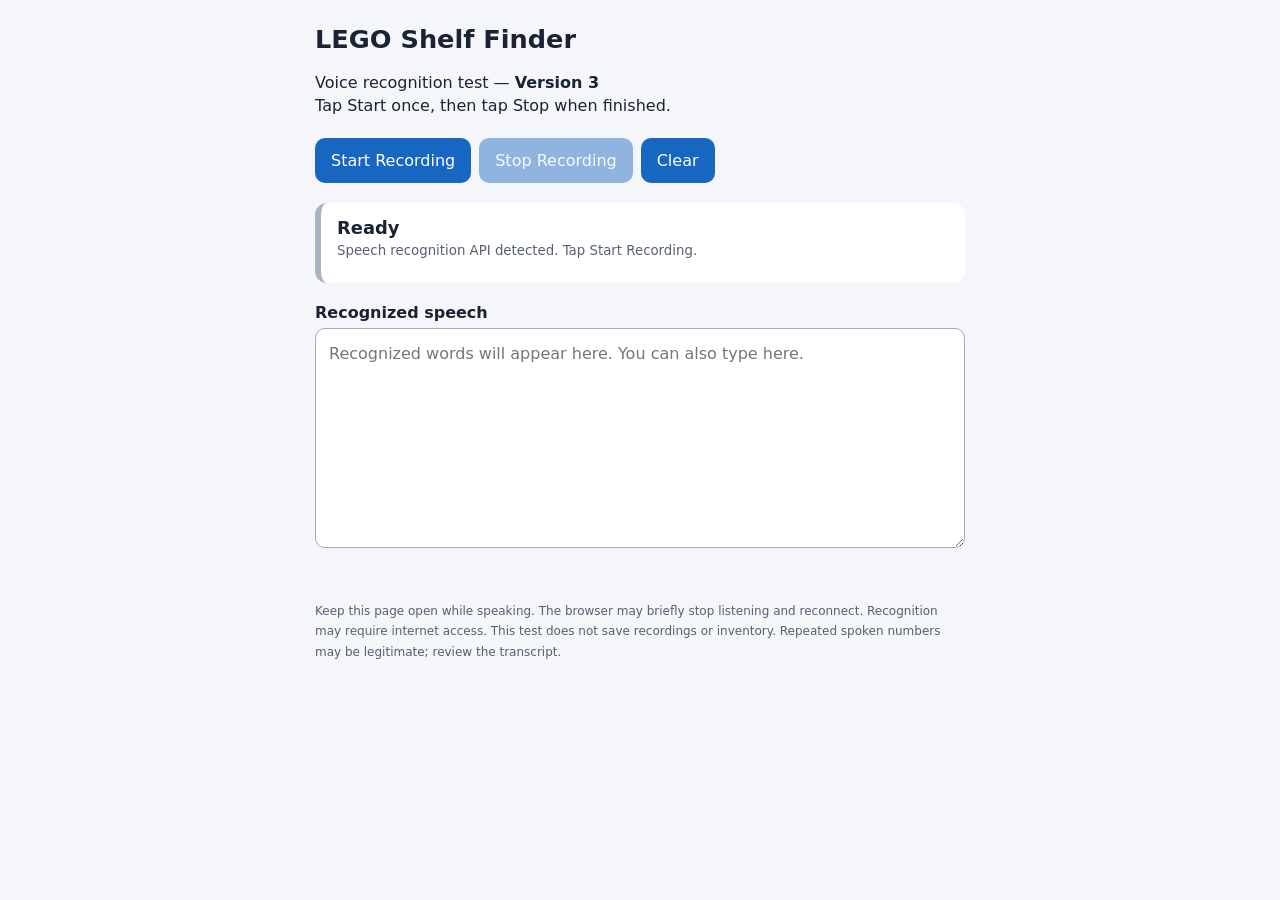
==== index.html @ 988f4c14 "Update title and version in index.html Add safeguards against both repeated finalized results and ov" ====
<!doctype html>
<html lang="en">
<head>
<meta charset="utf-8">
<meta name="viewport" content="width=device-width, initial-scale=1">
<title>LEGO Shelf Finder — Voice Test V3</title>
<style>
:root{font-family:system-ui,-apple-system,sans-serif;color:#192333;background:#f4f6fa}body{max-width:650px;margin:24px auto;padding:0 18px}h1{font-size:1.6rem}p{line-height:1.45}.controls{display:flex;gap:8px;flex-wrap:wrap;margin:20px 0}button{font:inherit;border:0;border-radius:10px;padding:13px 16px;background:#1766c2;color:#fff;cursor:pointer}button:disabled{opacity:.45;cursor:default}#stop:not(:disabled){background:#bb2933}.status{background:#fff;border-radius:12px;padding:14px 16px;margin:12px 0 20px;border-left:6px solid #aab3bf;min-height:52px}.status.live{border-left-color:#0d9b62}.status.retry{border-left-color:#d18a08}.status.error{border-left-color:#bd2832}.status strong{display:block;font-size:1.12rem}.status small{display:block;margin-top:5px;color:#566071}label{font-weight:700;display:block;margin:14px 0 6px}textarea{box-sizing:border-box;width:100%;min-height:220px;padding:13px;font:inherit;border:1px solid #a5aab3;border-radius:10px;line-height:1.45}#interim{min-height:22px;color:#555;margin:8px 0 0;font-style:italic}small{color:#566071}.tip{font-size:.9rem;margin-top:18px}
</style>
</head>
<body>
<h1>LEGO Shelf Finder</h1>
<p>Voice recognition test — <strong>Version 3</strong><br>Tap Start once, then tap Stop when finished.</p>
<div class="controls">
<button id="start">Start Recording</button>
<button id="stop" disabled>Stop Recording</button>
<button id="clear">Clear</button>
</div>
<div id="status" class="status" role="status" aria-live="polite"><strong id="statusTitle">Checking speech recognition…</strong><small id="statusDetail"></small></div>
<label for="output">Recognized speech</label>
<textarea id="output" placeholder="Recognized words will appear here. You can also type here."></textarea>
<div id="interim" aria-live="off"></div>
<p class="tip"><small>Keep this page open while speaking. The browser may briefly stop listening and reconnect. Recognition may require internet access. This test does not save recordings or inventory. Repeated spoken numbers may be legitimate; review the transcript.</small></p>
<script>
(()=>{
'use strict';
const startBtn=document.getElementById('start');
const stopBtn=document.getElementById('stop');
const clearBtn=document.getElementById('clear');
const output=document.getElementById('output');
const interim=document.getElementById('interim');
const status=document.getElementById('status');
const statusTitle=document.getElementById('statusTitle');
const statusDetail=document.getElementById('statusDetail');
const SR=window.SpeechRecognition||window.webkitSpeechRecognition;
let recognition=null;
let wanted=false; // True until the user taps Stop.
let running=false;
let starting=false;
let restartTimer=null;
let retryCount=0;
let sessionFinal=''; // Final phrases from the current browser recognition session.
let seenFinals=new Map(); // Track finalized results within the session.
let clearGeneration=0;
let committed=''; // Text from completed sessions, including manually edited text at Start.
let fatal=false;
const MAX_RETRIES=6;
function setStatus(title,detail='',kind=''){
 status.className='status'+(kind?' '+kind:'');
 statusTitle.textContent=title;
 statusDetail.textContent=detail;
}
function updateButtons(){startBtn.disabled=wanted||!recognition;stopBtn.disabled=!wanted;}
function cancelRetry(){if(restartTimer!==null){clearTimeout(restartTimer);restartTimer=null;}}
function combine(a,b){return [a.trim(),b.trim()].filter(Boolean).join('\n');}
function words(s){return s.trim().split(/\s+/).filter(Boolean);}
// Remove only a substantial verbatim overlap at a recognition-session boundary.
// Single repeated set numbers are retained because they may be intentional.
function joinWithOverlap(a,b){
 const aw=words(a),bw=words(b);
 let overlap=0;
 for(let n=Math.min(aw.length,bw.length,35);n>=3;n--){
  if(aw.slice(-n).join(' ').toLowerCase()===bw.slice(0,n).join(' ').toLowerCase()){overlap=n;break;}
 }
 return combine(a,bw.slice(overlap).join(' '));
}
function dedupeAdjacentResults(items){
 const out=[];
 for(const phrase of items){
  const clean=phrase.trim();if(!clean)continue;
  if(out.length&&out[out.length-1].toLowerCase()===clean.toLowerCase())continue;
  out.push(clean);
 }
 return out;
}
function render(partial=''){
 // Do not re-add interim text as final; only committed results appear in the textarea.
 output.value=combine(committed,sessionFinal);
 interim.textContent=partial?'Hearing: '+partial:'';
}
function commitSession(){
 committed=joinWithOverlap(committed,sessionFinal);
 sessionFinal='';
 render();
}
function finish(title,detail='',kind=''){
 wanted=false;running=false;starting=false;cancelRetry();
 commitSession();updateButtons();setStatus(title,detail,kind);
}
function queueRestart(reason){
 if(!wanted||fatal)return;
 cancelRetry();
 if(retryCount>=MAX_RETRIES){finish('Recording stopped','Brave could not restart recognition after several attempts. Tap Start to try again.','error');return;}
 retryCount++;
 const wait=Math.min(350*retryCount,1800);
 setStatus('Reconnecting microphone…',reason+' Attempt '+retryCount+' of '+MAX_RETRIES+'. Some speech may be missed.','retry');
 restartTimer=setTimeout(()=>{restartTimer=null;if(wanted&&!running&&!starting)begin();},wait);
}
function begin(){
 if(!wanted||running||starting||!recognition)return;
 starting=true;
 sessionFinal='';seenFinals.clear();
 try{recognition.start();}catch(err){starting=false;queueRestart('Could not start: '+err.message+'.');}
}
if(!SR){
 setStatus('Speech recognition unavailable','Try Brave or Chrome on the HTTPS GitHub Pages website.','error');
 startBtn.disabled=true;
}else{
 try{
 recognition=new SR();
 recognition.lang='en-US';
 recognition.continuous=true;
 recognition.interimResults=true;
 recognition.maxAlternatives=1;
 recognition.onstart=()=>{
  starting=false;running=true;retryCount=0;
  if(!wanted){recognition.stop();return;}
  setStatus('● Listening — tap Stop when finished','Brave is currently listening.','live');
  updateButtons();
 };
 recognition.onresult=(event)=>{
  const partial=[];
  // Results may be revised or resent. Keep one final per result index.
  for(let i=0;i<event.results.length;i++){
   const item=event.results[i];
   const phrase=item[0]?.transcript?.trim()||'';
   if(!phrase)continue;
   if(item.isFinal){seenFinals.set(i,phrase);}
   else partial.push(phrase);
  }
  const ordered=[...seenFinals.entries()].sort((a,b)=>a[0]-b[0]).map(x=>x[1]);
  sessionFinal=dedupeAdjacentResults(ordered).join(' ');
  render(dedupeAdjacentResults(partial).join(' '));
  if(wanted&&running)setStatus('● Listening — tap Stop when finished','Speech received; microphone remains active.','live');
 };
 recognition.onerror=(event)=>{
  const code=event.error||'unknown';
  if(!wanted)return;
  if(['not-allowed','service-not-allowed','audio-capture','language-not-supported'].includes(code)){
   fatal=true;
   finish('Microphone or speech recognition blocked','Error: '+code+'. Check browser permissions and reload if needed.','error');
  }else if(code==='aborted'){
   setStatus('Recognition interrupted','Waiting for the browser to finish before reconnecting.','retry');
  }else{
   setStatus('Recognition interrupted','Error: '+code+'. Will attempt to reconnect.','retry');
  }
 };
 recognition.onend=()=>{
  running=false;starting=false;
  commitSession();
  if(wanted&&!fatal)queueRestart('The browser ended the listening session.');
  else if(!wanted&&!fatal){updateButtons();setStatus('Stopped','Recording ended.');}
 };
 setStatus('Ready','Speech recognition API detected. Tap Start Recording.');
 }catch(err){recognition=null;setStatus('Initialization failed',err.message,'error');}
 updateButtons();
}
startBtn.addEventListener('click',()=>{
 if(!recognition||wanted)return;
 cancelRetry();fatal=false;retryCount=0;
 committed=output.value.trim();sessionFinal='';seenFinals.clear();interim.textContent='';
 wanted=true;updateButtons();
 setStatus('Starting microphone…','Waiting for Brave to begin listening.','retry');
 begin();
});
stopBtn.addEventListener('click',()=>{
 if(!wanted)return;
 wanted=false;cancelRetry();updateButtons();
 setStatus('Stopping…','Waiting for the final transcription.');
 if(running||starting){try{recognition.stop();}catch(err){finish('Stopped',err.message);}}
 else finish('Stopped','Recording stopped by you.');
});
clearBtn.addEventListener('click',()=>{
 committed='';sessionFinal='';seenFinals.clear();output.value='';interim.textContent='';
 if(wanted)setStatus('● Listening — tap Stop when finished','Text cleared; recording continues.','live');
 else setStatus('Text cleared','Ready for another test.');
});
})();
</script>
</body>
</html>
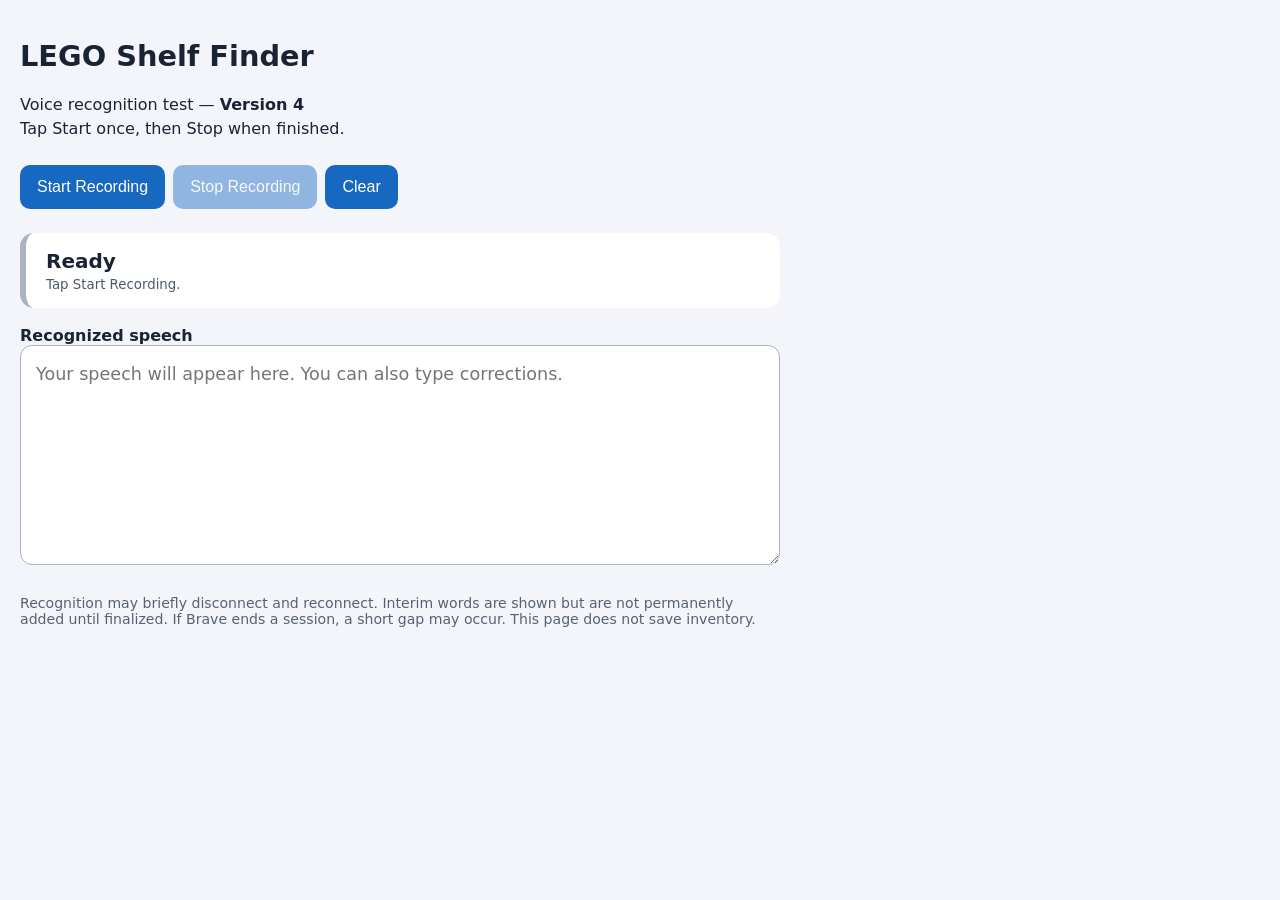
==== commit d50c3340: "Update HTML for Voice Test from V3 to V4 Don't remove duplicates from web speech" ====
--- a/index.html
+++ b/index.html
@@ -1,180 +1,46 @@
 <!doctype html>
 <html lang="en">
 <head>
-<meta charset="utf-8">
-<meta name="viewport" content="width=device-width, initial-scale=1">
-<title>LEGO Shelf Finder — Voice Test V3</title>
+<meta charset="utf-8"><meta name="viewport" content="width=device-width, initial-scale=1">
+<title>LEGO Shelf Finder — Voice Test V4</title>
 <style>
-:root{font-family:system-ui,-apple-system,sans-serif;color:#192333;background:#f4f6fa}body{max-width:650px;margin:24px auto;padding:0 18px}h1{font-size:1.6rem}p{line-height:1.45}.controls{display:flex;gap:8px;flex-wrap:wrap;margin:20px 0}button{font:inherit;border:0;border-radius:10px;padding:13px 16px;background:#1766c2;color:#fff;cursor:pointer}button:disabled{opacity:.45;cursor:default}#stop:not(:disabled){background:#bb2933}.status{background:#fff;border-radius:12px;padding:14px 16px;margin:12px 0 20px;border-left:6px solid #aab3bf;min-height:52px}.status.live{border-left-color:#0d9b62}.status.retry{border-left-color:#d18a08}.status.error{border-left-color:#bd2832}.status strong{display:block;font-size:1.12rem}.status small{display:block;margin-top:5px;color:#566071}label{font-weight:700;display:block;margin:14px 0 6px}textarea{box-sizing:border-box;width:100%;min-height:220px;padding:13px;font:inherit;border:1px solid #a5aab3;border-radius:10px;line-height:1.45}#interim{min-height:22px;color:#555;margin:8px 0 0;font-style:italic}small{color:#566071}.tip{font-size:.9rem;margin-top:18px}
+:root{font-family:system-ui,-apple-system,Arial,sans-serif;color:#192334;background:#f3f5fa}body{margin:0;padding:20px;max-width:760px}h1{font-size:1.8rem}p{line-height:1.5}.controls{display:flex;gap:8px;flex-wrap:wrap;margin:24px 0}button{background:#1768c1;color:white;border:0;border-radius:10px;padding:13px 17px;font-size:1rem}button:disabled{opacity:.45}.status{background:white;border-left:6px solid #aab3c0;border-radius:14px;padding:16px 20px;margin:18px 0}.status.live{border-color:#d22}.status.wait{border-color:#df9700}.status.error{border-color:#c33}.status strong{display:block;font-size:1.25rem}.status small{display:block;color:#4e5968;margin-top:4px}textarea{box-sizing:border-box;width:100%;height:220px;padding:15px;border:1px solid #aab3c0;border-radius:12px;font:1.1rem/1.5 system-ui;resize:vertical}label{font-weight:700}footer{margin-top:26px;color:#566172;font-size:.88rem}
 </style>
 </head>
 <body>
 <h1>LEGO Shelf Finder</h1>
-<p>Voice recognition test — <strong>Version 3</strong><br>Tap Start once, then tap Stop when finished.</p>
-<div class="controls">
-<button id="start">Start Recording</button>
-<button id="stop" disabled>Stop Recording</button>
-<button id="clear">Clear</button>
-</div>
-<div id="status" class="status" role="status" aria-live="polite"><strong id="statusTitle">Checking speech recognition…</strong><small id="statusDetail"></small></div>
-<label for="output">Recognized speech</label>
-<textarea id="output" placeholder="Recognized words will appear here. You can also type here."></textarea>
-<div id="interim" aria-live="off"></div>
-<p class="tip"><small>Keep this page open while speaking. The browser may briefly stop listening and reconnect. Recognition may require internet access. This test does not save recordings or inventory. Repeated spoken numbers may be legitimate; review the transcript.</small></p>
+<p>Voice recognition test — <b>Version 4</b><br>Tap Start once, then Stop when finished.</p>
+<div class="controls"><button id="start">Start Recording</button><button id="stop" disabled>Stop Recording</button><button id="clear">Clear</button></div>
+<div id="status" class="status"><strong id="state">Ready</strong><small id="detail">Tap Start Recording.</small></div>
+<label for="output">Recognized speech</label><textarea id="output" placeholder="Your speech will appear here. You can also type corrections."></textarea>
+<footer>Recognition may briefly disconnect and reconnect. Interim words are shown but are not permanently added until finalized. If Brave ends a session, a short gap may occur. This page does not save inventory.</footer>
 <script>
 (()=>{
 'use strict';
-const startBtn=document.getElementById('start');
-const stopBtn=document.getElementById('stop');
-const clearBtn=document.getElementById('clear');
-const output=document.getElementById('output');
-const interim=document.getElementById('interim');
-const status=document.getElementById('status');
-const statusTitle=document.getElementById('statusTitle');
-const statusDetail=document.getElementById('statusDetail');
 const SR=window.SpeechRecognition||window.webkitSpeechRecognition;
-let recognition=null;
-let wanted=false; // True until the user taps Stop.
-let running=false;
-let starting=false;
-let restartTimer=null;
-let retryCount=0;
-let sessionFinal=''; // Final phrases from the current browser recognition session.
-let seenFinals=new Map(); // Track finalized results within the session.
-let clearGeneration=0;
-let committed=''; // Text from completed sessions, including manually edited text at Start.
-let fatal=false;
-const MAX_RETRIES=6;
-function setStatus(title,detail='',kind=''){
- status.className='status'+(kind?' '+kind:'');
- statusTitle.textContent=title;
- statusDetail.textContent=detail;
-}
-function updateButtons(){startBtn.disabled=wanted||!recognition;stopBtn.disabled=!wanted;}
-function cancelRetry(){if(restartTimer!==null){clearTimeout(restartTimer);restartTimer=null;}}
-function combine(a,b){return [a.trim(),b.trim()].filter(Boolean).join('\n');}
-function words(s){return s.trim().split(/\s+/).filter(Boolean);}
-// Remove only a substantial verbatim overlap at a recognition-session boundary.
-// Single repeated set numbers are retained because they may be intentional.
-function joinWithOverlap(a,b){
- const aw=words(a),bw=words(b);
- let overlap=0;
- for(let n=Math.min(aw.length,bw.length,35);n>=3;n--){
-  if(aw.slice(-n).join(' ').toLowerCase()===bw.slice(0,n).join(' ').toLowerCase()){overlap=n;break;}
- }
- return combine(a,bw.slice(overlap).join(' '));
-}
-function dedupeAdjacentResults(items){
- const out=[];
- for(const phrase of items){
-  const clean=phrase.trim();if(!clean)continue;
-  if(out.length&&out[out.length-1].toLowerCase()===clean.toLowerCase())continue;
-  out.push(clean);
- }
- return out;
-}
-function render(partial=''){
- // Do not re-add interim text as final; only committed results appear in the textarea.
- output.value=combine(committed,sessionFinal);
- interim.textContent=partial?'Hearing: '+partial:'';
-}
-function commitSession(){
- committed=joinWithOverlap(committed,sessionFinal);
- sessionFinal='';
- render();
-}
-function finish(title,detail='',kind=''){
- wanted=false;running=false;starting=false;cancelRetry();
- commitSession();updateButtons();setStatus(title,detail,kind);
-}
-function queueRestart(reason){
- if(!wanted||fatal)return;
- cancelRetry();
- if(retryCount>=MAX_RETRIES){finish('Recording stopped','Brave could not restart recognition after several attempts. Tap Start to try again.','error');return;}
- retryCount++;
- const wait=Math.min(350*retryCount,1800);
- setStatus('Reconnecting microphone…',reason+' Attempt '+retryCount+' of '+MAX_RETRIES+'. Some speech may be missed.','retry');
- restartTimer=setTimeout(()=>{restartTimer=null;if(wanted&&!running&&!starting)begin();},wait);
-}
-function begin(){
- if(!wanted||running||starting||!recognition)return;
- starting=true;
- sessionFinal='';seenFinals.clear();
- try{recognition.start();}catch(err){starting=false;queueRestart('Could not start: '+err.message+'.');}
-}
-if(!SR){
- setStatus('Speech recognition unavailable','Try Brave or Chrome on the HTTPS GitHub Pages website.','error');
- startBtn.disabled=true;
-}else{
- try{
- recognition=new SR();
- recognition.lang='en-US';
- recognition.continuous=true;
- recognition.interimResults=true;
- recognition.maxAlternatives=1;
- recognition.onstart=()=>{
-  starting=false;running=true;retryCount=0;
-  if(!wanted){recognition.stop();return;}
-  setStatus('● Listening — tap Stop when finished','Brave is currently listening.','live');
-  updateButtons();
- };
- recognition.onresult=(event)=>{
-  const partial=[];
-  // Results may be revised or resent. Keep one final per result index.
-  for(let i=0;i<event.results.length;i++){
-   const item=event.results[i];
-   const phrase=item[0]?.transcript?.trim()||'';
-   if(!phrase)continue;
-   if(item.isFinal){seenFinals.set(i,phrase);}
-   else partial.push(phrase);
-  }
-  const ordered=[...seenFinals.entries()].sort((a,b)=>a[0]-b[0]).map(x=>x[1]);
-  sessionFinal=dedupeAdjacentResults(ordered).join(' ');
-  render(dedupeAdjacentResults(partial).join(' '));
-  if(wanted&&running)setStatus('● Listening — tap Stop when finished','Speech received; microphone remains active.','live');
- };
- recognition.onerror=(event)=>{
-  const code=event.error||'unknown';
-  if(!wanted)return;
-  if(['not-allowed','service-not-allowed','audio-capture','language-not-supported'].includes(code)){
-   fatal=true;
-   finish('Microphone or speech recognition blocked','Error: '+code+'. Check browser permissions and reload if needed.','error');
-  }else if(code==='aborted'){
-   setStatus('Recognition interrupted','Waiting for the browser to finish before reconnecting.','retry');
-  }else{
-   setStatus('Recognition interrupted','Error: '+code+'. Will attempt to reconnect.','retry');
-  }
- };
- recognition.onend=()=>{
-  running=false;starting=false;
-  commitSession();
-  if(wanted&&!fatal)queueRestart('The browser ended the listening session.');
-  else if(!wanted&&!fatal){updateButtons();setStatus('Stopped','Recording ended.');}
- };
- setStatus('Ready','Speech recognition API detected. Tap Start Recording.');
- }catch(err){recognition=null;setStatus('Initialization failed',err.message,'error');}
- updateButtons();
-}
-startBtn.addEventListener('click',()=>{
- if(!recognition||wanted)return;
- cancelRetry();fatal=false;retryCount=0;
- committed=output.value.trim();sessionFinal='';seenFinals.clear();interim.textContent='';
- wanted=true;updateButtons();
- setStatus('Starting microphone…','Waiting for Brave to begin listening.','retry');
- begin();
-});
-stopBtn.addEventListener('click',()=>{
- if(!wanted)return;
- wanted=false;cancelRetry();updateButtons();
- setStatus('Stopping…','Waiting for the final transcription.');
- if(running||starting){try{recognition.stop();}catch(err){finish('Stopped',err.message);}}
- else finish('Stopped','Recording stopped by you.');
-});
-clearBtn.addEventListener('click',()=>{
- committed='';sessionFinal='';seenFinals.clear();output.value='';interim.textContent='';
- if(wanted)setStatus('● Listening — tap Stop when finished','Text cleared; recording continues.','live');
- else setStatus('Text cleared','Ready for another test.');
-});
+const startButton=document.getElementById('start'),stopButton=document.getElementById('stop'),clearButton=document.getElementById('clear');
+const output=document.getElementById('output'),state=document.getElementById('state'),detail=document.getElementById('detail'),status=document.getElementById('status');
+let wanted=false,recognition=null,retryTimer=null,attempts=0,session=0;
+let saved='',finalByIndex=new Map(),interim='',sessionCommitted=false;
+const normalize=s=>String(s||'').trim().replace(/\s+/g,' ');
+function setStatus(title,message,kind=''){state.textContent=title;detail.textContent=message;status.className='status '+kind;}
+function buttons(){startButton.disabled=wanted||!SR;stopButton.disabled=!wanted;}
+function show(){const finalized=[...finalByIndex.entries()].sort((a,b)=>a[0]-b[0]).map(x=>x[1]).filter(Boolean).join(' ');const text=[saved,finalized,interim].filter(Boolean).join(' ');output.value=normalize(text);}
+function commitSession(){if(sessionCommitted)return;sessionCommitted=true;const finalized=[...finalByIndex.entries()].sort((a,b)=>a[0]-b[0]).map(x=>x[1]).filter(Boolean).join(' ');saved=normalize([saved,finalized].filter(Boolean).join(' '));finalByIndex.clear();interim='';show();}
+function cancelRetry(){if(retryTimer!==null){clearTimeout(retryTimer);retryTimer=null;}}
+function stopCompletely(message,kind=''){wanted=false;cancelRetry();commitSession();buttons();setStatus('Stopped',message,kind);}
+function launch(){if(!wanted)return;cancelRetry();const id=++session;sessionCommitted=false;finalByIndex.clear();interim='';let r;
+try{r=new SR();recognition=r;r.lang='en-US';r.continuous=true;r.interimResults=true;r.maxAlternatives=1;
+r.onstart=()=>{if(id!==session)return;attempts=0;setStatus('Listening','Speak now. Tap Stop when finished.','live');};
+r.onresult=e=>{if(id!==session)return;attempts=0;for(let i=0;i<e.results.length;i++){const result=e.results[i];if(result.isFinal)finalByIndex.set(i,normalize(result[0]?.transcript));}for(const key of [...finalByIndex.keys()]){if(key>=e.results.length)finalByIndex.delete(key);}const interimParts=[];for(let i=0;i<e.results.length;i++){if(!e.results[i].isFinal)interimParts.push(normalize(e.results[i][0]?.transcript));}interim=normalize(interimParts.join(' '));show();};
+r.onerror=e=>{if(id!==session)return;const code=e.error||'unknown';if(['not-allowed','service-not-allowed','audio-capture'].includes(code)){stopCompletely('Microphone or speech service unavailable: '+code,'error');try{r.abort();}catch(_){}}else{setStatus('Recognition interrupted','Browser reported: '+code,'wait');}};
+r.onend=()=>{if(id!==session)return;commitSession();recognition=null;if(!wanted){setStatus('Stopped','Recording stopped by you.');return;}if(attempts>=6){stopCompletely('Browser ended recognition repeatedly. Tap Start to retry.','error');return;}attempts++;setStatus('Reconnecting','Recognition ended. Restarting ('+attempts+'/6)…','wait');retryTimer=setTimeout(()=>{retryTimer=null;if(wanted)launch();},Math.min(400*attempts,1800));};
+r.start();setStatus('Starting','Requesting microphone…','wait');
+}catch(e){if(id!==session)return;recognition=null;commitSession();if(!wanted)return;if(attempts>=6){stopCompletely('Could not restart recognition: '+e.message,'error');return;}attempts++;setStatus('Reconnecting','Could not start: '+e.message,'wait');retryTimer=setTimeout(()=>{retryTimer=null;if(wanted)launch();},600*attempts);}}
+startButton.addEventListener('click',()=>{if(!SR||wanted)return;saved=normalize(output.value);wanted=true;attempts=0;buttons();launch();});
+stopButton.addEventListener('click',()=>{if(!wanted)return;wanted=false;cancelRetry();buttons();setStatus('Stopping','Waiting for final speech results…','wait');if(recognition){try{recognition.stop();}catch(e){commitSession();setStatus('Stopped','Recording stopped by you.');}}else{commitSession();setStatus('Stopped','Recording stopped by you.');}});
+clearButton.addEventListener('click',()=>{saved='';finalByIndex.clear();interim='';output.value='';if(!wanted)setStatus('Ready','Transcript cleared.');});
+if(!SR)setStatus('Unavailable','This browser does not support the Web Speech API.','error');buttons();
 })();
 </script>
 </body>
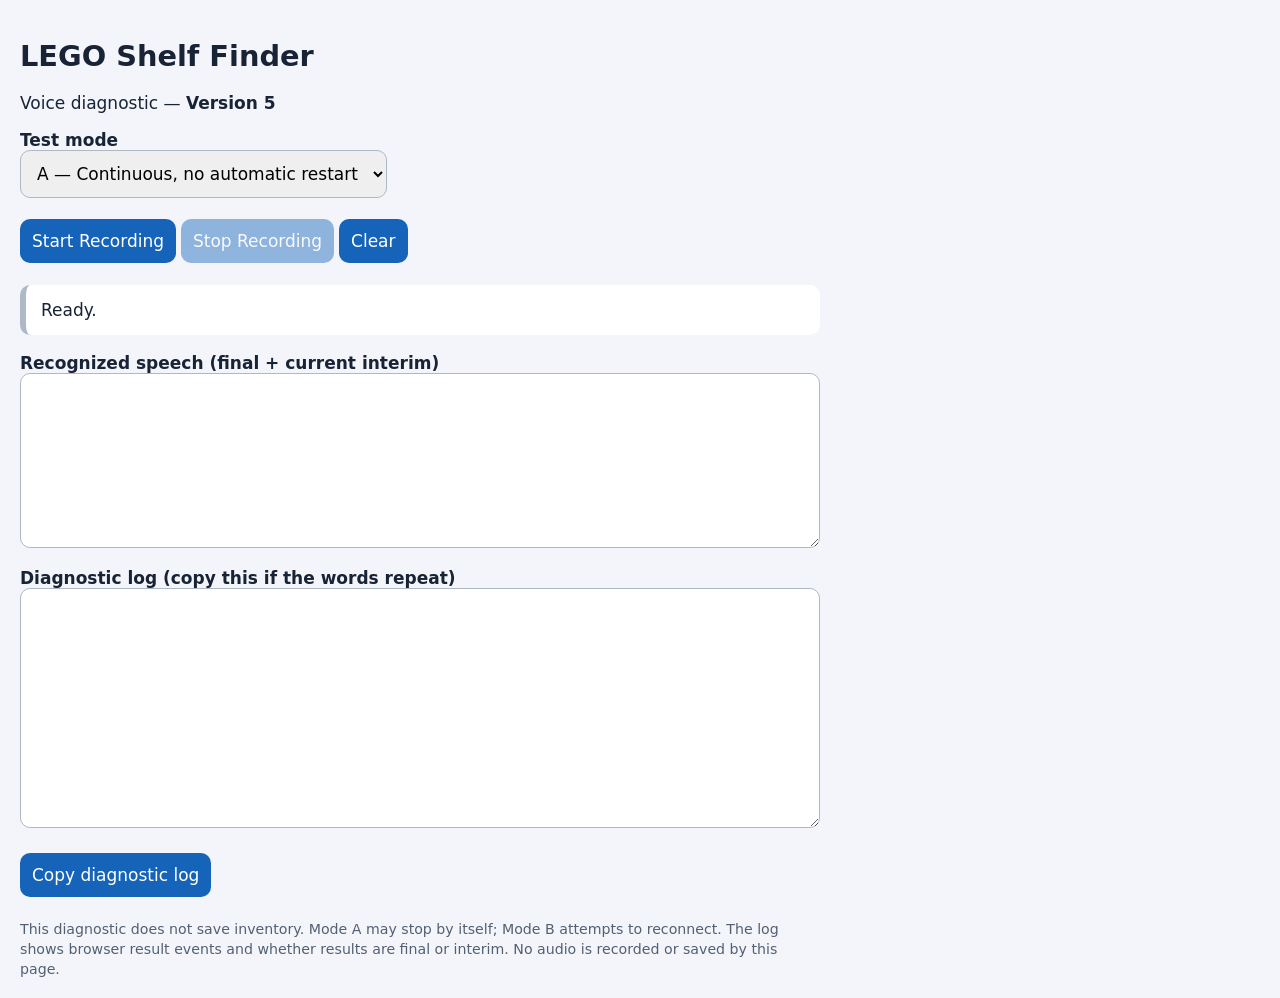
==== commit 3edd060f: "Revise index.html for LEGO Shelf Finder V5 Updated HTML structure and styles for version 5 of the LE" ====
--- a/index.html
+++ b/index.html
@@ -1,47 +1,36 @@
 <!doctype html>
-<html lang="en">
-<head>
-<meta charset="utf-8"><meta name="viewport" content="width=device-width, initial-scale=1">
-<title>LEGO Shelf Finder — Voice Test V4</title>
-<style>
-:root{font-family:system-ui,-apple-system,Arial,sans-serif;color:#192334;background:#f3f5fa}body{margin:0;padding:20px;max-width:760px}h1{font-size:1.8rem}p{line-height:1.5}.controls{display:flex;gap:8px;flex-wrap:wrap;margin:24px 0}button{background:#1768c1;color:white;border:0;border-radius:10px;padding:13px 17px;font-size:1rem}button:disabled{opacity:.45}.status{background:white;border-left:6px solid #aab3c0;border-radius:14px;padding:16px 20px;margin:18px 0}.status.live{border-color:#d22}.status.wait{border-color:#df9700}.status.error{border-color:#c33}.status strong{display:block;font-size:1.25rem}.status small{display:block;color:#4e5968;margin-top:4px}textarea{box-sizing:border-box;width:100%;height:220px;padding:15px;border:1px solid #aab3c0;border-radius:12px;font:1.1rem/1.5 system-ui;resize:vertical}label{font-weight:700}footer{margin-top:26px;color:#566172;font-size:.88rem}
-</style>
-</head>
-<body>
-<h1>LEGO Shelf Finder</h1>
-<p>Voice recognition test — <b>Version 4</b><br>Tap Start once, then Stop when finished.</p>
-<div class="controls"><button id="start">Start Recording</button><button id="stop" disabled>Stop Recording</button><button id="clear">Clear</button></div>
-<div id="status" class="status"><strong id="state">Ready</strong><small id="detail">Tap Start Recording.</small></div>
-<label for="output">Recognized speech</label><textarea id="output" placeholder="Your speech will appear here. You can also type corrections."></textarea>
-<footer>Recognition may briefly disconnect and reconnect. Interim words are shown but are not permanently added until finalized. If Brave ends a session, a short gap may occur. This page does not save inventory.</footer>
+<html lang="en"><head><meta charset="utf-8"><meta name="viewport" content="width=device-width,initial-scale=1"><title>LEGO Shelf Finder Voice Diagnostic V5</title>
+<style>body{font:17px system-ui,Arial,sans-serif;background:#f3f5fa;color:#182335;margin:0;padding:20px;max-width:800px}h1{font-size:1.8rem}button,select{font:inherit;padding:12px;border-radius:10px;border:1px solid #aeb8c7}button{background:#1664ba;color:white;border:0;margin:4px 5px 4px 0}button:disabled{opacity:.45}label{display:block;font-weight:650;margin-top:16px}textarea{box-sizing:border-box;width:100%;height:175px;padding:12px;font:17px system-ui;border-radius:10px;border:1px solid #aeb8c7}#log{height:240px;font:12px ui-monospace,monospace}#status{padding:15px;background:white;border-left:6px solid #aeb8c7;border-radius:10px;margin:18px 0;white-space:pre-wrap}small{color:#536071}select{max-width:100%}</style></head><body>
+<h1>LEGO Shelf Finder</h1><p>Voice diagnostic — <strong>Version 5</strong></p>
+<label for="mode">Test mode</label><select id="mode"><option value="single">A — Continuous, no automatic restart</option><option value="restart">B — Continuous, automatic restart</option></select>
+<p><button id="start">Start Recording</button><button id="stop" disabled>Stop Recording</button><button id="clear">Clear</button></p>
+<div id="status" role="status">Ready.</div>
+<label for="transcript">Recognized speech (final + current interim)</label><textarea id="transcript" spellcheck="false"></textarea>
+<label for="log">Diagnostic log (copy this if the words repeat)</label><textarea id="log" readonly spellcheck="false"></textarea>
+<p><button id="copy">Copy diagnostic log</button></p><small>This diagnostic does not save inventory. Mode A may stop by itself; Mode B attempts to reconnect. The log shows browser result events and whether results are final or interim. No audio is recorded or saved by this page.</small>
 <script>
-(()=>{
-'use strict';
+(()=>{'use strict';
 const SR=window.SpeechRecognition||window.webkitSpeechRecognition;
-const startButton=document.getElementById('start'),stopButton=document.getElementById('stop'),clearButton=document.getElementById('clear');
-const output=document.getElementById('output'),state=document.getElementById('state'),detail=document.getElementById('detail'),status=document.getElementById('status');
-let wanted=false,recognition=null,retryTimer=null,attempts=0,session=0;
-let saved='',finalByIndex=new Map(),interim='',sessionCommitted=false;
-const normalize=s=>String(s||'').trim().replace(/\s+/g,' ');
-function setStatus(title,message,kind=''){state.textContent=title;detail.textContent=message;status.className='status '+kind;}
-function buttons(){startButton.disabled=wanted||!SR;stopButton.disabled=!wanted;}
-function show(){const finalized=[...finalByIndex.entries()].sort((a,b)=>a[0]-b[0]).map(x=>x[1]).filter(Boolean).join(' ');const text=[saved,finalized,interim].filter(Boolean).join(' ');output.value=normalize(text);}
-function commitSession(){if(sessionCommitted)return;sessionCommitted=true;const finalized=[...finalByIndex.entries()].sort((a,b)=>a[0]-b[0]).map(x=>x[1]).filter(Boolean).join(' ');saved=normalize([saved,finalized].filter(Boolean).join(' '));finalByIndex.clear();interim='';show();}
-function cancelRetry(){if(retryTimer!==null){clearTimeout(retryTimer);retryTimer=null;}}
-function stopCompletely(message,kind=''){wanted=false;cancelRetry();commitSession();buttons();setStatus('Stopped',message,kind);}
-function launch(){if(!wanted)return;cancelRetry();const id=++session;sessionCommitted=false;finalByIndex.clear();interim='';let r;
-try{r=new SR();recognition=r;r.lang='en-US';r.continuous=true;r.interimResults=true;r.maxAlternatives=1;
-r.onstart=()=>{if(id!==session)return;attempts=0;setStatus('Listening','Speak now. Tap Stop when finished.','live');};
-r.onresult=e=>{if(id!==session)return;attempts=0;for(let i=0;i<e.results.length;i++){const result=e.results[i];if(result.isFinal)finalByIndex.set(i,normalize(result[0]?.transcript));}for(const key of [...finalByIndex.keys()]){if(key>=e.results.length)finalByIndex.delete(key);}const interimParts=[];for(let i=0;i<e.results.length;i++){if(!e.results[i].isFinal)interimParts.push(normalize(e.results[i][0]?.transcript));}interim=normalize(interimParts.join(' '));show();};
-r.onerror=e=>{if(id!==session)return;const code=e.error||'unknown';if(['not-allowed','service-not-allowed','audio-capture'].includes(code)){stopCompletely('Microphone or speech service unavailable: '+code,'error');try{r.abort();}catch(_){}}else{setStatus('Recognition interrupted','Browser reported: '+code,'wait');}};
-r.onend=()=>{if(id!==session)return;commitSession();recognition=null;if(!wanted){setStatus('Stopped','Recording stopped by you.');return;}if(attempts>=6){stopCompletely('Browser ended recognition repeatedly. Tap Start to retry.','error');return;}attempts++;setStatus('Reconnecting','Recognition ended. Restarting ('+attempts+'/6)…','wait');retryTimer=setTimeout(()=>{retryTimer=null;if(wanted)launch();},Math.min(400*attempts,1800));};
-r.start();setStatus('Starting','Requesting microphone…','wait');
-}catch(e){if(id!==session)return;recognition=null;commitSession();if(!wanted)return;if(attempts>=6){stopCompletely('Could not restart recognition: '+e.message,'error');return;}attempts++;setStatus('Reconnecting','Could not start: '+e.message,'wait');retryTimer=setTimeout(()=>{retryTimer=null;if(wanted)launch();},600*attempts);}}
-startButton.addEventListener('click',()=>{if(!SR||wanted)return;saved=normalize(output.value);wanted=true;attempts=0;buttons();launch();});
-stopButton.addEventListener('click',()=>{if(!wanted)return;wanted=false;cancelRetry();buttons();setStatus('Stopping','Waiting for final speech results…','wait');if(recognition){try{recognition.stop();}catch(e){commitSession();setStatus('Stopped','Recording stopped by you.');}}else{commitSession();setStatus('Stopped','Recording stopped by you.');}});
-clearButton.addEventListener('click',()=>{saved='';finalByIndex.clear();interim='';output.value='';if(!wanted)setStatus('Ready','Transcript cleared.');});
-if(!SR)setStatus('Unavailable','This browser does not support the Web Speech API.','error');buttons();
+const $=id=>document.getElementById(id),start=$('start'),stop=$('stop'),clear=$('clear'),mode=$('mode'),status=$('status'),out=$('transcript'),log=$('log');
+let desired=false,rec=null,token=0,timer=null,completed=[],results=[],sessionNumber=0,events=0,failures=0,stopRequested=false;
+const clean=s=>String(s||'').replace(/\s+/g,' ').trim();
+function note(s){log.value+=`[${new Date().toLocaleTimeString()}] ${s}\n`;log.scrollTop=log.scrollHeight;}
+function state(s){status.textContent=s;}
+function buttons(){start.disabled=desired||!SR;stop.disabled=!desired;mode.disabled=desired;}
+function render(){const current=results.map(x=>x.text).filter(Boolean).join(' ');out.value=[...completed,current].filter(Boolean).join(' ').trim();}
+function finishSession(){const finalized=results.filter(x=>x.final).map(x=>x.text).filter(Boolean).join(' ');if(finalized)completed.push(finalized);results=[];render();}
+function cancel(){if(timer!==null){clearTimeout(timer);timer=null;}}
+function launch(){if(!desired)return;cancel();const my=++token;sessionNumber++;events=0;results=[];let r;try{r=new SR();rec=r;r.lang='en-US';r.continuous=true;r.interimResults=true;r.maxAlternatives=1;
+r.onstart=()=>{if(my!==token)return;failures=0;state('Listening — session '+sessionNumber);note('START session '+sessionNumber);};
+r.onresult=e=>{if(my!==token)return;events++;const list=[];for(let i=0;i<e.results.length;i++){const x=e.results[i];list.push({text:clean(x[0]?.transcript),final:x.isFinal});}results=list;render();note(`RESULT session=${sessionNumber} event=${events} resultIndex=${e.resultIndex} length=${e.results.length} `+JSON.stringify(list.map((x,i)=>({i,final:x.final,text:x.text}))));};
+r.onerror=e=>{if(my!==token)return;note('ERROR '+e.error);state('Speech error: '+e.error);if(['not-allowed','service-not-allowed','audio-capture'].includes(e.error)){desired=false;cancel();buttons();try{r.abort();}catch(_){}}};
+r.onend=()=>{if(my!==token)return;note('END session '+sessionNumber+' (stopRequested='+stopRequested+')');finishSession();rec=null;if(!desired){state(stopRequested?'Stopped by you.':'Stopped.');buttons();return;}if(mode.value==='single'){desired=false;buttons();state('Browser ended session. Mode A does not restart.');return;}if(++failures>6){desired=false;buttons();state('Stopped: too many restart attempts.');return;}state('Reconnecting — browser ended the session…');timer=setTimeout(()=>{timer=null;if(desired)launch();},600);};
+r.start();state('Starting microphone…');note('START REQUEST session '+sessionNumber);
+}catch(err){note('START ERROR '+err.message);state('Unable to start: '+err.message);rec=null;desired=false;buttons();}}
+start.onclick=()=>{if(!SR||desired)return;completed=out.value.trim()?[out.value.trim()]:[];results=[];desired=true;stopRequested=false;failures=0;buttons();note('USER tapped Start; mode='+mode.value);launch();};
+stop.onclick=()=>{if(!desired)return;desired=false;stopRequested=true;cancel();buttons();note('USER tapped Stop');state('Stopping…');if(rec){try{rec.stop();}catch(err){note('STOP ERROR '+err.message);finishSession();state('Stopped by you.');}}else{state('Stopped by you.');}};
+clear.onclick=()=>{if(desired){note('Clear pressed while listening; transcript cleared');}completed=[];results=[];out.value='';log.value='';};
+$('copy').onclick=async()=>{try{await navigator.clipboard.writeText(log.value);state('Diagnostic log copied.');}catch(e){log.focus();log.select();state('Select and copy the diagnostic log manually.');}};
+if(!SR)state('Speech recognition is unavailable in this browser.');buttons();
 })();
-</script>
-</body>
-</html>
+</script></body></html>
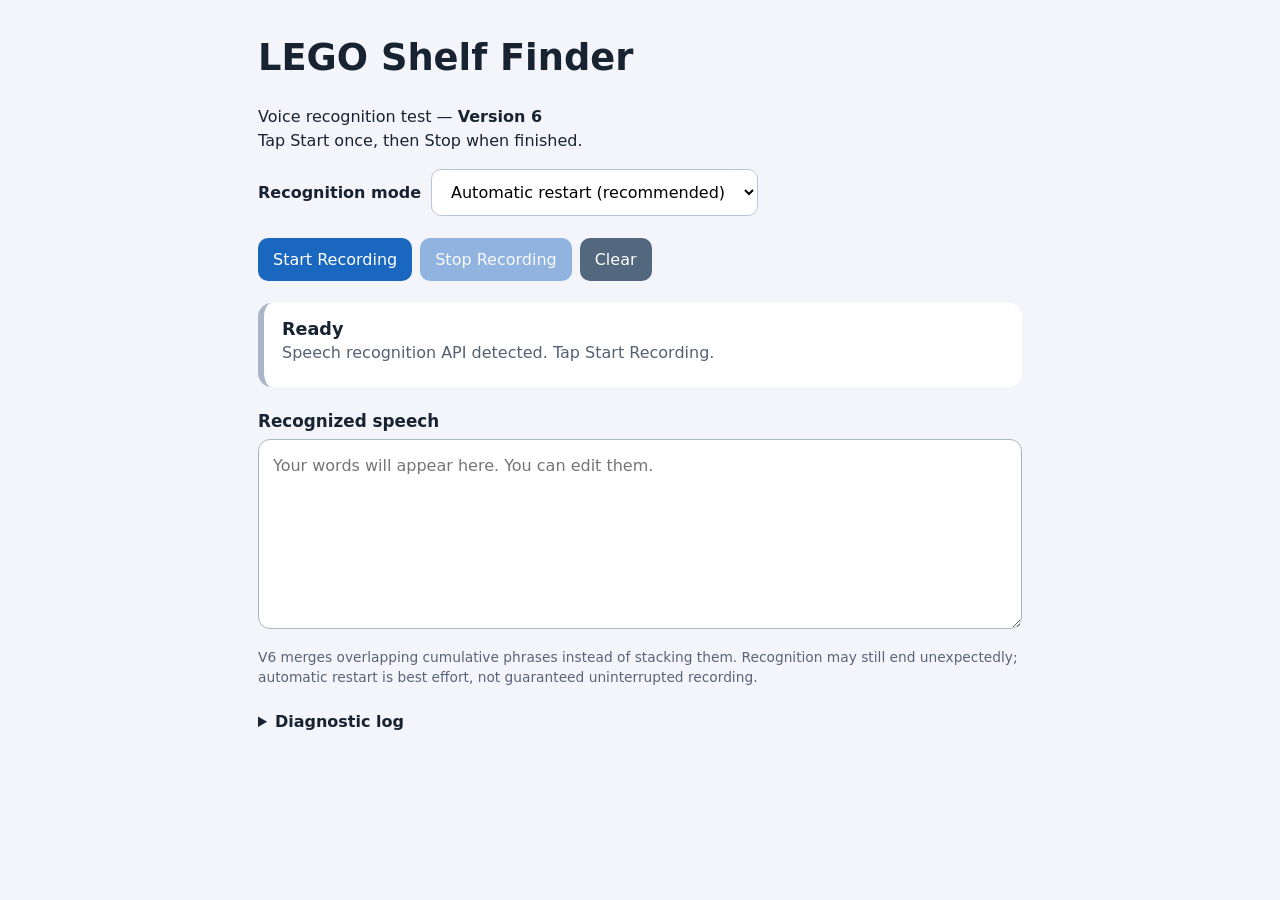
==== commit 2665ce71: "Update index.html for Voice Test V6 Merge overlapping speech recognition results." ====
--- a/index.html
+++ b/index.html
@@ -1,36 +1,83 @@
 <!doctype html>
-<html lang="en"><head><meta charset="utf-8"><meta name="viewport" content="width=device-width,initial-scale=1"><title>LEGO Shelf Finder Voice Diagnostic V5</title>
-<style>body{font:17px system-ui,Arial,sans-serif;background:#f3f5fa;color:#182335;margin:0;padding:20px;max-width:800px}h1{font-size:1.8rem}button,select{font:inherit;padding:12px;border-radius:10px;border:1px solid #aeb8c7}button{background:#1664ba;color:white;border:0;margin:4px 5px 4px 0}button:disabled{opacity:.45}label{display:block;font-weight:650;margin-top:16px}textarea{box-sizing:border-box;width:100%;height:175px;padding:12px;font:17px system-ui;border-radius:10px;border:1px solid #aeb8c7}#log{height:240px;font:12px ui-monospace,monospace}#status{padding:15px;background:white;border-left:6px solid #aeb8c7;border-radius:10px;margin:18px 0;white-space:pre-wrap}small{color:#536071}select{max-width:100%}</style></head><body>
-<h1>LEGO Shelf Finder</h1><p>Voice diagnostic — <strong>Version 5</strong></p>
-<label for="mode">Test mode</label><select id="mode"><option value="single">A — Continuous, no automatic restart</option><option value="restart">B — Continuous, automatic restart</option></select>
-<p><button id="start">Start Recording</button><button id="stop" disabled>Stop Recording</button><button id="clear">Clear</button></p>
-<div id="status" role="status">Ready.</div>
-<label for="transcript">Recognized speech (final + current interim)</label><textarea id="transcript" spellcheck="false"></textarea>
-<label for="log">Diagnostic log (copy this if the words repeat)</label><textarea id="log" readonly spellcheck="false"></textarea>
-<p><button id="copy">Copy diagnostic log</button></p><small>This diagnostic does not save inventory. Mode A may stop by itself; Mode B attempts to reconnect. The log shows browser result events and whether results are final or interim. No audio is recorded or saved by this page.</small>
+<html lang="en">
+<head>
+<meta charset="utf-8"><meta name="viewport" content="width=device-width,initial-scale=1">
+<title>LEGO Shelf Finder — Voice Test V6</title>
+<style>
+:root{font-family:system-ui,-apple-system,Arial,sans-serif;color:#182332;background:#f3f5fa}*{box-sizing:border-box}body{margin:0;padding:22px 18px 60px;max-width:800px;margin-inline:auto}h1{font-size:clamp(1.8rem,6vw,2.3rem);margin:14px 0 26px}h2{font-size:1.05rem;margin:24px 0 8px}p{line-height:1.5}.muted{color:#586477}.buttons{display:flex;flex-wrap:wrap;gap:8px;margin:22px 0}button,select{font:inherit;padding:12px 15px;border-radius:10px;border:1px solid #b9c6d7}button{background:#1967bf;color:white;border:0;cursor:pointer}button:disabled{opacity:.45;cursor:not-allowed}button.secondary{background:#53677e}.status{background:white;border-left:6px solid #aab6c7;border-radius:14px;padding:16px 18px;min-height:84px}.status.live{border-color:#16a05d}.status.warn{border-color:#d59a24}.status.error{border-color:#cc4949}.status strong{display:block;font-size:1.1rem;margin-bottom:4px}.status span{color:#536173}textarea{width:100%;border:1px solid #aab4c2;border-radius:12px;padding:14px;font:1rem/1.5 system-ui;resize:vertical;background:white;color:#182332}#transcript{min-height:190px}#log{min-height:190px;font:12px/1.4 ui-monospace,monospace}label{display:block;font-weight:650;margin:15px 0 6px}.help{font-size:.86rem;color:#586477}details{margin-top:24px}summary{font-weight:700;cursor:pointer}.options{display:flex;flex-wrap:wrap;gap:10px;align-items:center}.options label{margin:0}.options select{max-width:100%;background:white}.pill{display:inline-block;background:#e7edf5;border-radius:7px;padding:3px 7px;font-size:.85rem}
+</style>
+</head>
+<body>
+<h1>LEGO Shelf Finder</h1>
+<p>Voice recognition test — <strong>Version 6</strong><br>Tap Start once, then Stop when finished.</p>
+<div class="options"><label for="mode">Recognition mode</label><select id="mode"><option value="restart">Automatic restart (recommended)</option><option value="single">Single session (diagnostic)</option></select></div>
+<div class="buttons"><button id="start">Start Recording</button><button id="stop" disabled>Stop Recording</button><button id="clear" class="secondary">Clear</button></div>
+<div class="status" id="status"><strong id="statusTitle">Ready</strong><span id="statusDetail">Tap Start Recording.</span></div>
+<h2>Recognized speech</h2>
+<textarea id="transcript" aria-label="Recognized speech" placeholder="Your words will appear here. You can edit them."></textarea>
+<p class="help">V6 merges overlapping cumulative phrases instead of stacking them. Recognition may still end unexpectedly; automatic restart is best effort, not guaranteed uninterrupted recording.</p>
+<details><summary>Diagnostic log</summary><p class="help">If anything repeats or recording stops, copy this log and send it to me. It includes result entries and session events, but no audio.</p><div class="buttons"><button id="copyLog" class="secondary">Copy diagnostic log</button><button id="clearLog" class="secondary">Clear log</button></div><textarea id="log" readonly aria-label="Diagnostic log"></textarea></details>
 <script>
 (()=>{'use strict';
+const $=id=>document.getElementById(id);
+const startBtn=$('start'),stopBtn=$('stop'),clearBtn=$('clear'),mode=$('mode'),output=$('transcript'),logBox=$('log');
 const SR=window.SpeechRecognition||window.webkitSpeechRecognition;
-const $=id=>document.getElementById(id),start=$('start'),stop=$('stop'),clear=$('clear'),mode=$('mode'),status=$('status'),out=$('transcript'),log=$('log');
-let desired=false,rec=null,token=0,timer=null,completed=[],results=[],sessionNumber=0,events=0,failures=0,stopRequested=false;
-const clean=s=>String(s||'').replace(/\s+/g,' ').trim();
-function note(s){log.value+=`[${new Date().toLocaleTimeString()}] ${s}\n`;log.scrollTop=log.scrollHeight;}
-function state(s){status.textContent=s;}
-function buttons(){start.disabled=desired||!SR;stop.disabled=!desired;mode.disabled=desired;}
-function render(){const current=results.map(x=>x.text).filter(Boolean).join(' ');out.value=[...completed,current].filter(Boolean).join(' ').trim();}
-function finishSession(){const finalized=results.filter(x=>x.final).map(x=>x.text).filter(Boolean).join(' ');if(finalized)completed.push(finalized);results=[];render();}
-function cancel(){if(timer!==null){clearTimeout(timer);timer=null;}}
-function launch(){if(!desired)return;cancel();const my=++token;sessionNumber++;events=0;results=[];let r;try{r=new SR();rec=r;r.lang='en-US';r.continuous=true;r.interimResults=true;r.maxAlternatives=1;
-r.onstart=()=>{if(my!==token)return;failures=0;state('Listening — session '+sessionNumber);note('START session '+sessionNumber);};
-r.onresult=e=>{if(my!==token)return;events++;const list=[];for(let i=0;i<e.results.length;i++){const x=e.results[i];list.push({text:clean(x[0]?.transcript),final:x.isFinal});}results=list;render();note(`RESULT session=${sessionNumber} event=${events} resultIndex=${e.resultIndex} length=${e.results.length} `+JSON.stringify(list.map((x,i)=>({i,final:x.final,text:x.text}))));};
-r.onerror=e=>{if(my!==token)return;note('ERROR '+e.error);state('Speech error: '+e.error);if(['not-allowed','service-not-allowed','audio-capture'].includes(e.error)){desired=false;cancel();buttons();try{r.abort();}catch(_){}}};
-r.onend=()=>{if(my!==token)return;note('END session '+sessionNumber+' (stopRequested='+stopRequested+')');finishSession();rec=null;if(!desired){state(stopRequested?'Stopped by you.':'Stopped.');buttons();return;}if(mode.value==='single'){desired=false;buttons();state('Browser ended session. Mode A does not restart.');return;}if(++failures>6){desired=false;buttons();state('Stopped: too many restart attempts.');return;}state('Reconnecting — browser ended the session…');timer=setTimeout(()=>{timer=null;if(desired)launch();},600);};
-r.start();state('Starting microphone…');note('START REQUEST session '+sessionNumber);
-}catch(err){note('START ERROR '+err.message);state('Unable to start: '+err.message);rec=null;desired=false;buttons();}}
-start.onclick=()=>{if(!SR||desired)return;completed=out.value.trim()?[out.value.trim()]:[];results=[];desired=true;stopRequested=false;failures=0;buttons();note('USER tapped Start; mode='+mode.value);launch();};
-stop.onclick=()=>{if(!desired)return;desired=false;stopRequested=true;cancel();buttons();note('USER tapped Stop');state('Stopping…');if(rec){try{rec.stop();}catch(err){note('STOP ERROR '+err.message);finishSession();state('Stopped by you.');}}else{state('Stopped by you.');}};
-clear.onclick=()=>{if(desired){note('Clear pressed while listening; transcript cleared');}completed=[];results=[];out.value='';log.value='';};
-$('copy').onclick=async()=>{try{await navigator.clipboard.writeText(log.value);state('Diagnostic log copied.');}catch(e){log.focus();log.select();state('Select and copy the diagnostic log manually.');}};
-if(!SR)state('Speech recognition is unavailable in this browser.');buttons();
+let desired=false,rec=null,session=0,attempts=0,restartTimer=null,stopRequested=false;
+let committed='',current='',latestResult='',eventCount=0,hasAudio=false;
+const log=(s)=>{const stamp=new Date().toLocaleTimeString();logBox.value+=`[${stamp}] ${s}\n`;logBox.scrollTop=logBox.scrollHeight;};
+function status(title,detail,kind=''){const el=$('status');el.className='status '+kind;$('statusTitle').textContent=title;$('statusDetail').textContent=detail;}
+function buttons(){startBtn.disabled=desired;stopBtn.disabled=!desired;mode.disabled=desired;}
+const norm=s=>s.trim().replace(/\s+/g,' ');
+function tokens(s){return norm(s).split(' ').filter(Boolean)}
+// Merge an incoming hypothesis with a prior transcript. Handles growing cumulative
+// hypotheses (including ones incorrectly marked final), exact repeats, and overlapping
+// phrase boundaries. Distinct non-overlapping utterances are appended.
+function mergeText(previous,incoming){previous=norm(previous);incoming=norm(incoming);if(!incoming)return previous;if(!previous)return incoming;
+const a=tokens(previous),b=tokens(incoming);const al=a.map(x=>x.toLowerCase()),bl=b.map(x=>x.toLowerCase());
+// A cumulative hypothesis may revise the entire earlier phrase, including its last word.
+// If the new phrase starts with the same first 2+ tokens and is at least as long,
+// prefer it; this is the observed Brave behavior in the diagnostic logs.
+const common=Math.min(al.length,bl.length);let prefix=0;while(prefix<common&&al[prefix]===bl[prefix])prefix++;
+if(prefix===al.length&&bl.length>=al.length)return incoming;
+if(prefix===bl.length&&al.length>=bl.length)return previous;
+if(prefix>=2&&bl.length>=al.length&&prefix>=Math.min(3,al.length))return incoming;
+// Detect word-aligned suffix/prefix overlap; use longest match.
+for(let n=Math.min(al.length,bl.length);n>=1;n--){let ok=true;for(let i=0;i<n;i++)if(al[al.length-n+i]!==bl[i]){ok=false;break;}if(ok){if(n===1&&al.length>1&&bl.length>1&&/^\d+$/.test(bl[0]))break;return norm(a.join(' ')+' '+b.slice(n).join(' '));}}
+return norm(previous+' '+incoming);
+}
+function display(){output.value=norm([committed,current].filter(Boolean).join(' '));}
+function acceptSession(){if(current){committed=mergeText(committed,current);current='';display();}}
+function clearTimer(){if(restartTimer!==null){clearTimeout(restartTimer);restartTimer=null;}}
+function finish(message){desired=false;clearTimer();buttons();status('Stopped',message);}
+function launch(){if(!desired)return;clearTimer();const id=++session;eventCount=0;current='';latestResult='';hasAudio=false;stopRequested=false;
+let r;try{r=new SR();}catch(e){log('CONSTRUCT ERROR '+e);finish('Could not create speech recognition.');return;}
+rec=r;r.lang='en-US';r.continuous=true;r.interimResults=true;r.maxAlternatives=1;
+r.onstart=()=>{if(id!==session)return;attempts=0;log('START session='+id);status('Listening','Speak normally; tap Stop when finished.','live');};
+r.onaudiostart=()=>{if(id===session)hasAudio=true;};
+r.onresult=e=>{if(id!==session)return;eventCount++;
+const entries=[];for(let i=0;i<e.results.length;i++){const item=e.results[i];entries.push({i,final:item.isFinal,text:item[0]?.transcript||''});}
+log('RESULT session='+id+' event='+eventCount+' resultIndex='+e.resultIndex+' length='+e.results.length+' '+JSON.stringify(entries));
+// Brave on Android sometimes emits *cumulative* phrases as separate final entries.
+// Process only the newest non-empty hypothesis; merge it into the current session.
+let newest='';for(let i=entries.length-1;i>=0;i--){if(norm(entries[i].text)){newest=entries[i].text;break;}}
+if(newest){current=mergeText(current,newest);latestResult=newest;display();}
+};
+r.onerror=e=>{if(id!==session)return;log('ERROR session='+id+' '+e.error+' '+(e.message||''));if(['not-allowed','service-not-allowed','audio-capture'].includes(e.error)){finish('Microphone or recognition permission denied: '+e.error);return;}if(e.error==='network')status('Connection problem','Speech service reported a network error.','warn');};
+r.onend=()=>{if(id!==session)return;log('END session='+id+' desired='+desired+' stopRequested='+stopRequested+' events='+eventCount);acceptSession();rec=null;
+if(!desired||stopRequested){finish('Recording stopped by you.');return;}
+if(mode.value==='single'){finish('Browser ended the recognition session.');return;}
+if(attempts>=6){finish('Recognition stopped after repeated restart failures.');return;}
+attempts++;status('Reconnecting','Browser ended recognition; attempting to restart ('+attempts+'/6).','warn');restartTimer=setTimeout(()=>{restartTimer=null;if(desired)launch();},450);
+};
+try{log('START REQUEST session='+id);r.start();}catch(e){log('START ERROR session='+id+' '+e);if(desired&&mode.value==='restart'&&attempts<6){attempts++;status('Reconnecting','Retrying after start error.','warn');restartTimer=setTimeout(()=>{restartTimer=null;launch();},700);}else finish('Unable to start speech recognition.');}
+}
+startBtn.addEventListener('click',()=>{if(!SR){status('Unsupported','This browser does not provide the Web Speech API.','error');return;}if(desired)return;committed=norm(output.value);current='';desired=true;attempts=0;buttons();log('USER tapped Start; mode='+mode.value);launch();});
+stopBtn.addEventListener('click',()=>{if(!desired)return;log('USER tapped Stop');desired=false;stopRequested=true;clearTimer();buttons();status('Stopping','Waiting for final recognition result…','warn');if(rec){try{rec.stop();}catch(e){log('STOP ERROR '+e);acceptSession();finish('Recording stopped by you.');}}else{acceptSession();finish('Recording stopped by you.');}});
+clearBtn.addEventListener('click',()=>{committed='';current='';output.value='';log('USER cleared transcript');});
+output.addEventListener('input',()=>{if(!desired){committed=norm(output.value);current='';}});
+$('copyLog').addEventListener('click',async()=>{try{await navigator.clipboard.writeText(logBox.value);log('Diagnostic log copied');}catch(e){logBox.focus();logBox.select();status('Copy unavailable','Select and copy the diagnostic log manually.','warn');}});
+$('clearLog').addEventListener('click',()=>logBox.value='');
+if(!SR){status('Unsupported','Speech recognition API not available in this browser.','error');startBtn.disabled=true;}else{status('Ready','Speech recognition API detected. Tap Start Recording.');log('V6 ready; browser='+navigator.userAgent);}
 })();
-</script></body></html>
+</script>
+</body></html>
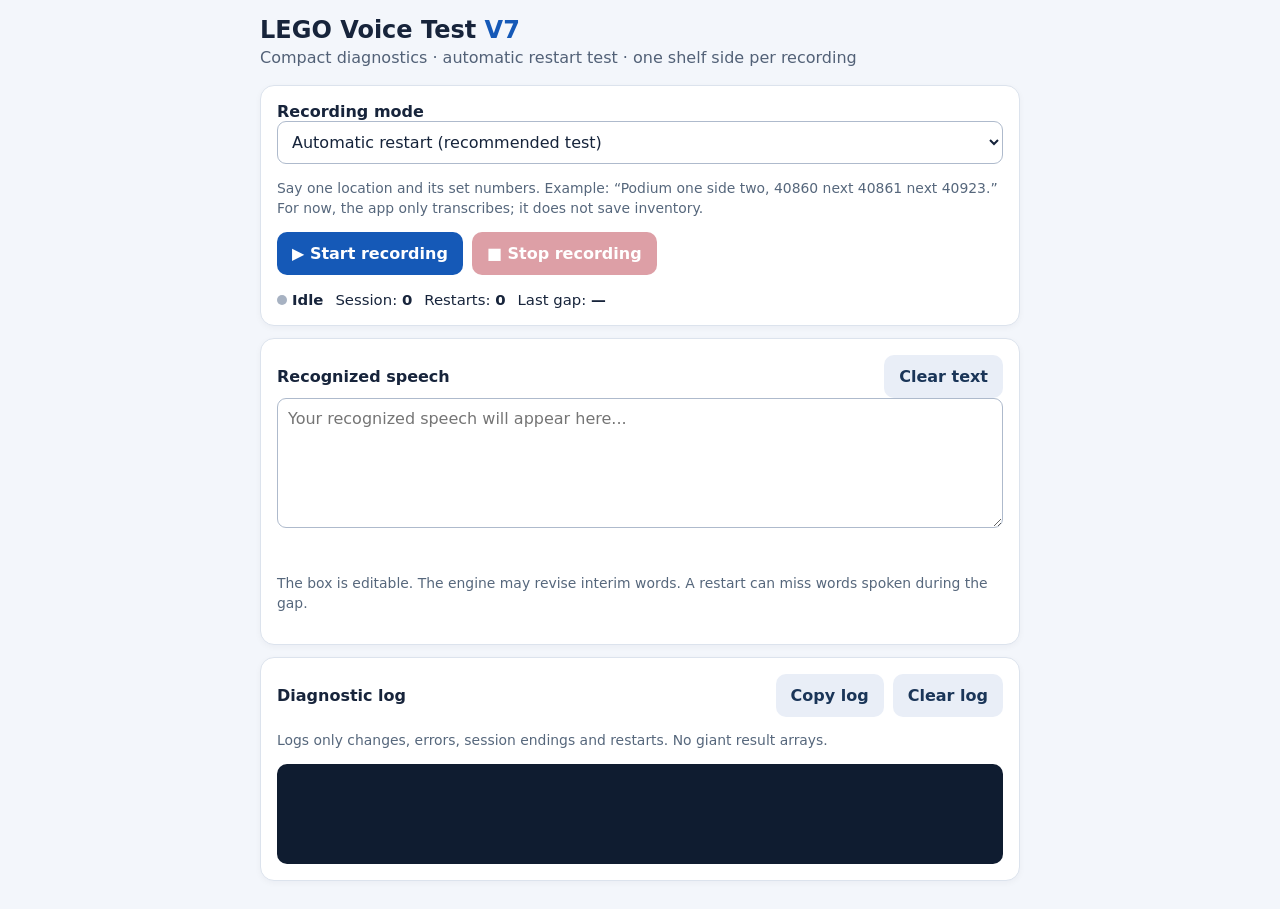
==== commit b803c672: "Update HTML for LEGO Voice Test to Version 7 Separate out JS. Diagnosing the automatic restarts." ====
--- a/index.html
+++ b/index.html
@@ -1,83 +1,8 @@
 <!doctype html>
-<html lang="en">
-<head>
-<meta charset="utf-8"><meta name="viewport" content="width=device-width,initial-scale=1">
-<title>LEGO Shelf Finder — Voice Test V6</title>
-<style>
-:root{font-family:system-ui,-apple-system,Arial,sans-serif;color:#182332;background:#f3f5fa}*{box-sizing:border-box}body{margin:0;padding:22px 18px 60px;max-width:800px;margin-inline:auto}h1{font-size:clamp(1.8rem,6vw,2.3rem);margin:14px 0 26px}h2{font-size:1.05rem;margin:24px 0 8px}p{line-height:1.5}.muted{color:#586477}.buttons{display:flex;flex-wrap:wrap;gap:8px;margin:22px 0}button,select{font:inherit;padding:12px 15px;border-radius:10px;border:1px solid #b9c6d7}button{background:#1967bf;color:white;border:0;cursor:pointer}button:disabled{opacity:.45;cursor:not-allowed}button.secondary{background:#53677e}.status{background:white;border-left:6px solid #aab6c7;border-radius:14px;padding:16px 18px;min-height:84px}.status.live{border-color:#16a05d}.status.warn{border-color:#d59a24}.status.error{border-color:#cc4949}.status strong{display:block;font-size:1.1rem;margin-bottom:4px}.status span{color:#536173}textarea{width:100%;border:1px solid #aab4c2;border-radius:12px;padding:14px;font:1rem/1.5 system-ui;resize:vertical;background:white;color:#182332}#transcript{min-height:190px}#log{min-height:190px;font:12px/1.4 ui-monospace,monospace}label{display:block;font-weight:650;margin:15px 0 6px}.help{font-size:.86rem;color:#586477}details{margin-top:24px}summary{font-weight:700;cursor:pointer}.options{display:flex;flex-wrap:wrap;gap:10px;align-items:center}.options label{margin:0}.options select{max-width:100%;background:white}.pill{display:inline-block;background:#e7edf5;border-radius:7px;padding:3px 7px;font-size:.85rem}
-</style>
-</head>
-<body>
-<h1>LEGO Shelf Finder</h1>
-<p>Voice recognition test — <strong>Version 6</strong><br>Tap Start once, then Stop when finished.</p>
-<div class="options"><label for="mode">Recognition mode</label><select id="mode"><option value="restart">Automatic restart (recommended)</option><option value="single">Single session (diagnostic)</option></select></div>
-<div class="buttons"><button id="start">Start Recording</button><button id="stop" disabled>Stop Recording</button><button id="clear" class="secondary">Clear</button></div>
-<div class="status" id="status"><strong id="statusTitle">Ready</strong><span id="statusDetail">Tap Start Recording.</span></div>
-<h2>Recognized speech</h2>
-<textarea id="transcript" aria-label="Recognized speech" placeholder="Your words will appear here. You can edit them."></textarea>
-<p class="help">V6 merges overlapping cumulative phrases instead of stacking them. Recognition may still end unexpectedly; automatic restart is best effort, not guaranteed uninterrupted recording.</p>
-<details><summary>Diagnostic log</summary><p class="help">If anything repeats or recording stops, copy this log and send it to me. It includes result entries and session events, but no audio.</p><div class="buttons"><button id="copyLog" class="secondary">Copy diagnostic log</button><button id="clearLog" class="secondary">Clear log</button></div><textarea id="log" readonly aria-label="Diagnostic log"></textarea></details>
-<script>
-(()=>{'use strict';
-const $=id=>document.getElementById(id);
-const startBtn=$('start'),stopBtn=$('stop'),clearBtn=$('clear'),mode=$('mode'),output=$('transcript'),logBox=$('log');
-const SR=window.SpeechRecognition||window.webkitSpeechRecognition;
-let desired=false,rec=null,session=0,attempts=0,restartTimer=null,stopRequested=false;
-let committed='',current='',latestResult='',eventCount=0,hasAudio=false;
-const log=(s)=>{const stamp=new Date().toLocaleTimeString();logBox.value+=`[${stamp}] ${s}\n`;logBox.scrollTop=logBox.scrollHeight;};
-function status(title,detail,kind=''){const el=$('status');el.className='status '+kind;$('statusTitle').textContent=title;$('statusDetail').textContent=detail;}
-function buttons(){startBtn.disabled=desired;stopBtn.disabled=!desired;mode.disabled=desired;}
-const norm=s=>s.trim().replace(/\s+/g,' ');
-function tokens(s){return norm(s).split(' ').filter(Boolean)}
-// Merge an incoming hypothesis with a prior transcript. Handles growing cumulative
-// hypotheses (including ones incorrectly marked final), exact repeats, and overlapping
-// phrase boundaries. Distinct non-overlapping utterances are appended.
-function mergeText(previous,incoming){previous=norm(previous);incoming=norm(incoming);if(!incoming)return previous;if(!previous)return incoming;
-const a=tokens(previous),b=tokens(incoming);const al=a.map(x=>x.toLowerCase()),bl=b.map(x=>x.toLowerCase());
-// A cumulative hypothesis may revise the entire earlier phrase, including its last word.
-// If the new phrase starts with the same first 2+ tokens and is at least as long,
-// prefer it; this is the observed Brave behavior in the diagnostic logs.
-const common=Math.min(al.length,bl.length);let prefix=0;while(prefix<common&&al[prefix]===bl[prefix])prefix++;
-if(prefix===al.length&&bl.length>=al.length)return incoming;
-if(prefix===bl.length&&al.length>=bl.length)return previous;
-if(prefix>=2&&bl.length>=al.length&&prefix>=Math.min(3,al.length))return incoming;
-// Detect word-aligned suffix/prefix overlap; use longest match.
-for(let n=Math.min(al.length,bl.length);n>=1;n--){let ok=true;for(let i=0;i<n;i++)if(al[al.length-n+i]!==bl[i]){ok=false;break;}if(ok){if(n===1&&al.length>1&&bl.length>1&&/^\d+$/.test(bl[0]))break;return norm(a.join(' ')+' '+b.slice(n).join(' '));}}
-return norm(previous+' '+incoming);
-}
-function display(){output.value=norm([committed,current].filter(Boolean).join(' '));}
-function acceptSession(){if(current){committed=mergeText(committed,current);current='';display();}}
-function clearTimer(){if(restartTimer!==null){clearTimeout(restartTimer);restartTimer=null;}}
-function finish(message){desired=false;clearTimer();buttons();status('Stopped',message);}
-function launch(){if(!desired)return;clearTimer();const id=++session;eventCount=0;current='';latestResult='';hasAudio=false;stopRequested=false;
-let r;try{r=new SR();}catch(e){log('CONSTRUCT ERROR '+e);finish('Could not create speech recognition.');return;}
-rec=r;r.lang='en-US';r.continuous=true;r.interimResults=true;r.maxAlternatives=1;
-r.onstart=()=>{if(id!==session)return;attempts=0;log('START session='+id);status('Listening','Speak normally; tap Stop when finished.','live');};
-r.onaudiostart=()=>{if(id===session)hasAudio=true;};
-r.onresult=e=>{if(id!==session)return;eventCount++;
-const entries=[];for(let i=0;i<e.results.length;i++){const item=e.results[i];entries.push({i,final:item.isFinal,text:item[0]?.transcript||''});}
-log('RESULT session='+id+' event='+eventCount+' resultIndex='+e.resultIndex+' length='+e.results.length+' '+JSON.stringify(entries));
-// Brave on Android sometimes emits *cumulative* phrases as separate final entries.
-// Process only the newest non-empty hypothesis; merge it into the current session.
-let newest='';for(let i=entries.length-1;i>=0;i--){if(norm(entries[i].text)){newest=entries[i].text;break;}}
-if(newest){current=mergeText(current,newest);latestResult=newest;display();}
-};
-r.onerror=e=>{if(id!==session)return;log('ERROR session='+id+' '+e.error+' '+(e.message||''));if(['not-allowed','service-not-allowed','audio-capture'].includes(e.error)){finish('Microphone or recognition permission denied: '+e.error);return;}if(e.error==='network')status('Connection problem','Speech service reported a network error.','warn');};
-r.onend=()=>{if(id!==session)return;log('END session='+id+' desired='+desired+' stopRequested='+stopRequested+' events='+eventCount);acceptSession();rec=null;
-if(!desired||stopRequested){finish('Recording stopped by you.');return;}
-if(mode.value==='single'){finish('Browser ended the recognition session.');return;}
-if(attempts>=6){finish('Recognition stopped after repeated restart failures.');return;}
-attempts++;status('Reconnecting','Browser ended recognition; attempting to restart ('+attempts+'/6).','warn');restartTimer=setTimeout(()=>{restartTimer=null;if(desired)launch();},450);
-};
-try{log('START REQUEST session='+id);r.start();}catch(e){log('START ERROR session='+id+' '+e);if(desired&&mode.value==='restart'&&attempts<6){attempts++;status('Reconnecting','Retrying after start error.','warn');restartTimer=setTimeout(()=>{restartTimer=null;launch();},700);}else finish('Unable to start speech recognition.');}
-}
-startBtn.addEventListener('click',()=>{if(!SR){status('Unsupported','This browser does not provide the Web Speech API.','error');return;}if(desired)return;committed=norm(output.value);current='';desired=true;attempts=0;buttons();log('USER tapped Start; mode='+mode.value);launch();});
-stopBtn.addEventListener('click',()=>{if(!desired)return;log('USER tapped Stop');desired=false;stopRequested=true;clearTimer();buttons();status('Stopping','Waiting for final recognition result…','warn');if(rec){try{rec.stop();}catch(e){log('STOP ERROR '+e);acceptSession();finish('Recording stopped by you.');}}else{acceptSession();finish('Recording stopped by you.');}});
-clearBtn.addEventListener('click',()=>{committed='';current='';output.value='';log('USER cleared transcript');});
-output.addEventListener('input',()=>{if(!desired){committed=norm(output.value);current='';}});
-$('copyLog').addEventListener('click',async()=>{try{await navigator.clipboard.writeText(logBox.value);log('Diagnostic log copied');}catch(e){logBox.focus();logBox.select();status('Copy unavailable','Select and copy the diagnostic log manually.','warn');}});
-$('clearLog').addEventListener('click',()=>logBox.value='');
-if(!SR){status('Unsupported','Speech recognition API not available in this browser.','error');startBtn.disabled=true;}else{status('Ready','Speech recognition API detected. Tap Start Recording.');log('V6 ready; browser='+navigator.userAgent);}
-})();
-</script>
-</body></html>
+<html lang="en"><head><meta charset="utf-8"><meta name="viewport" content="width=device-width, initial-scale=1"><meta name="theme-color" content="#14263e"><title>LEGO Voice Test V7</title><style>
+:root{font-family:system-ui,-apple-system,Arial,sans-serif;color:#17243b;background:#f3f6fb}*{box-sizing:border-box}body{margin:0;padding:16px}main{max-width:760px;margin:auto}h1{font-size:1.5rem;margin:0 0 4px}.sub{color:#526177;margin:0 0 18px}.panel{background:white;border:1px solid #dce3ed;border-radius:14px;padding:16px;margin:12px 0;box-shadow:0 2px 6px #16253c0a}label{font-weight:600}select,textarea{width:100%;font:inherit;border:1px solid #aebacc;border-radius:9px;padding:10px;background:white;color:#15233a}textarea{resize:vertical;min-height:130px}button{font:inherit;font-weight:650;padding:12px 15px;border:0;border-radius:10px;background:#1559b7;color:white;cursor:pointer}button:disabled{opacity:.45}button.secondary{background:#e9eef7;color:#1a3558}button.stop{background:#b52d3b}.buttons{display:flex;gap:9px;flex-wrap:wrap;margin-top:12px}.status{display:flex;gap:12px;flex-wrap:wrap;align-items:center;font-size:.93rem}.dot{display:inline-block;width:10px;height:10px;border-radius:50%;background:#a7b2c2;margin-right:5px}.dot.on{background:#22a06b}.dot.wait{background:#e3a12b}.hint{font-size:.87rem;color:#56677c;line-height:1.45}.log{font-family:ui-monospace,monospace;font-size:.77rem;white-space:pre-wrap;overflow-wrap:anywhere;max-height:330px;overflow:auto;background:#0f1c30;color:#dce7fa;border-radius:10px;padding:12px;min-height:100px}.line{display:flex;justify-content:space-between;align-items:center;gap:10px;flex-wrap:wrap}#live{color:#69778d;font-style:italic;min-height:1.2em;margin-top:8px}#warn{color:#9e2430}small{color:#66758a}</style></head><body><main>
+<h1>LEGO Voice Test <span style="color:#1559b7">V7</span></h1><p class="sub">Compact diagnostics · automatic restart test · one shelf side per recording</p>
+<div class="panel"><label for="mode">Recording mode</label><select id="mode"><option value="restart">Automatic restart (recommended test)</option><option value="single">Single session (no restart)</option></select><p class="hint">Say one location and its set numbers. Example: “Podium one side two, 40860 next 40861 next 40923.” For now, the app only transcribes; it does not save inventory.</p><div class="buttons"><button id="start">▶ Start recording</button><button id="stop" class="stop" disabled>■ Stop recording</button></div><p id="warn" role="alert"></p><div class="status"><span><span id="dot" class="dot"></span><strong id="state">Idle</strong></span><span>Session: <strong id="session">0</strong></span><span>Restarts: <strong id="restarts">0</strong></span><span>Last gap: <strong id="gap">—</strong></span></div></div>
+<div class="panel"><div class="line"><label for="transcript">Recognized speech</label><button class="secondary" id="clearText">Clear text</button></div><textarea id="transcript" spellcheck="false" placeholder="Your recognized speech will appear here..."></textarea><div id="live"></div><p class="hint">The box is editable. The engine may revise interim words. A restart can miss words spoken during the gap.</p></div>
+<div class="panel"><div class="line"><strong>Diagnostic log</strong><div class="buttons" style="margin:0"><button class="secondary" id="copyLog">Copy log</button><button class="secondary" id="clearLog">Clear log</button></div></div><p class="hint">Logs only changes, errors, session endings and restarts. No giant result arrays.</p><div id="log" class="log" aria-live="off"></div></div>
+</main><script src="speech.js?v=7"></script></body></html>
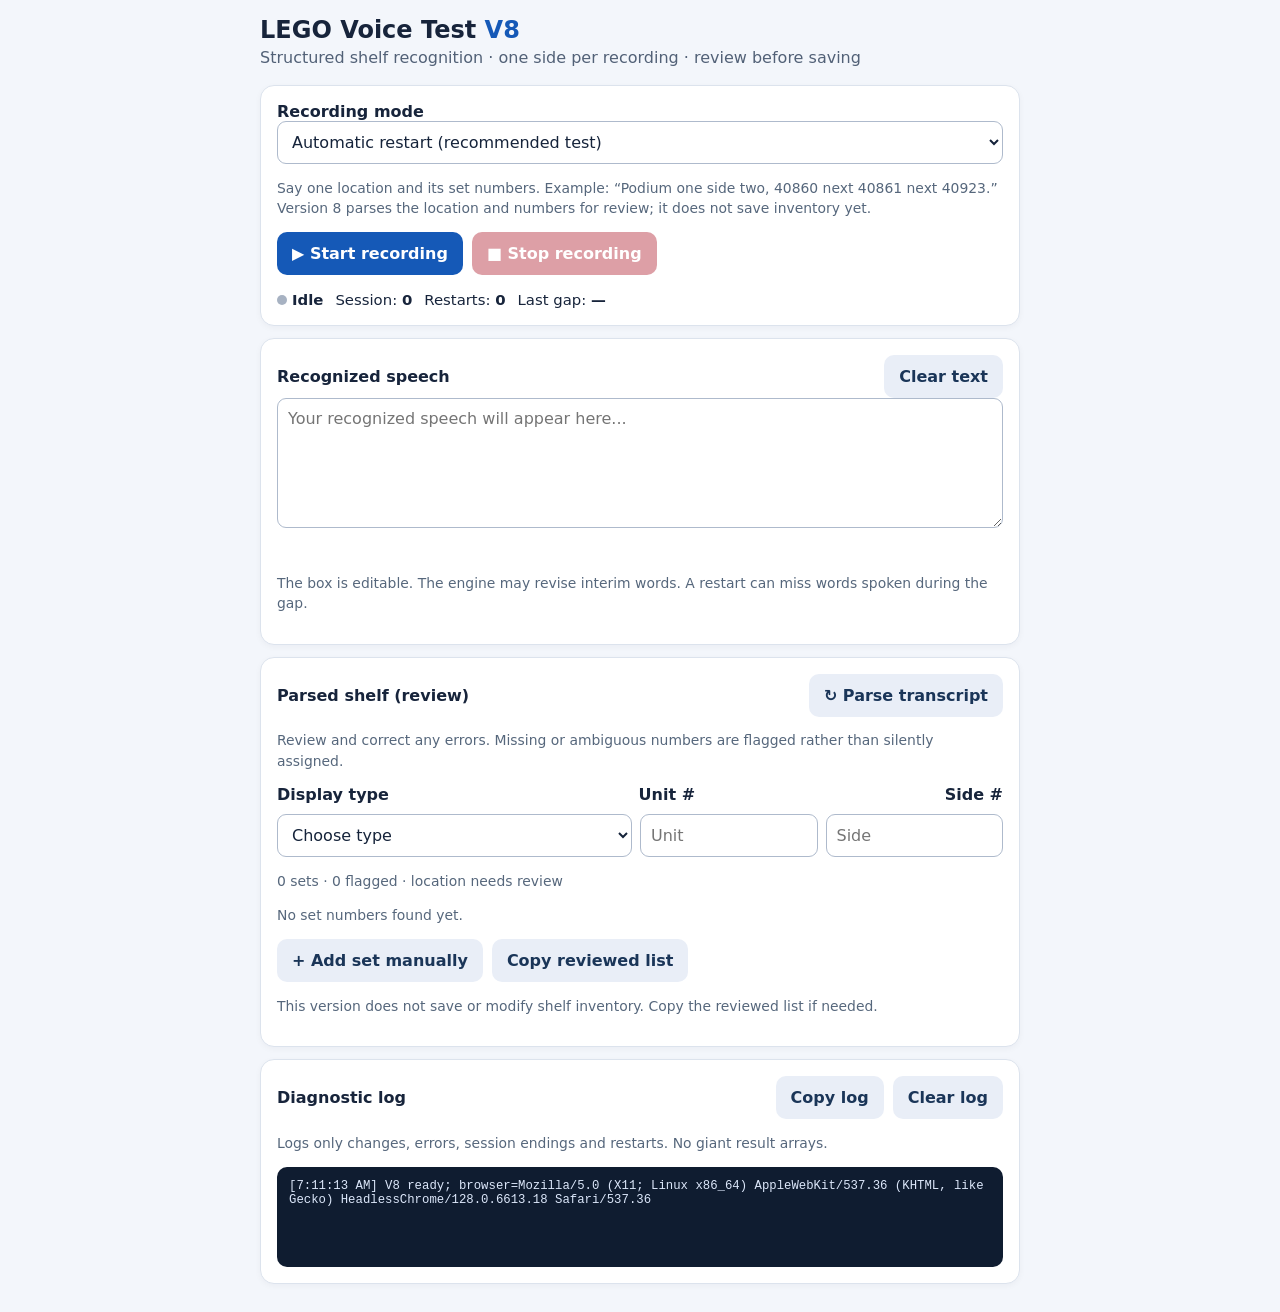
==== commit 8f8530b4: "Upgrade index.html to version 8 with new features Updated the HTML structure and styles for version " ====
--- a/index.html
+++ b/index.html
@@ -1,8 +1,9 @@
 <!doctype html>
-<html lang="en"><head><meta charset="utf-8"><meta name="viewport" content="width=device-width, initial-scale=1"><meta name="theme-color" content="#14263e"><title>LEGO Voice Test V7</title><style>
-:root{font-family:system-ui,-apple-system,Arial,sans-serif;color:#17243b;background:#f3f6fb}*{box-sizing:border-box}body{margin:0;padding:16px}main{max-width:760px;margin:auto}h1{font-size:1.5rem;margin:0 0 4px}.sub{color:#526177;margin:0 0 18px}.panel{background:white;border:1px solid #dce3ed;border-radius:14px;padding:16px;margin:12px 0;box-shadow:0 2px 6px #16253c0a}label{font-weight:600}select,textarea{width:100%;font:inherit;border:1px solid #aebacc;border-radius:9px;padding:10px;background:white;color:#15233a}textarea{resize:vertical;min-height:130px}button{font:inherit;font-weight:650;padding:12px 15px;border:0;border-radius:10px;background:#1559b7;color:white;cursor:pointer}button:disabled{opacity:.45}button.secondary{background:#e9eef7;color:#1a3558}button.stop{background:#b52d3b}.buttons{display:flex;gap:9px;flex-wrap:wrap;margin-top:12px}.status{display:flex;gap:12px;flex-wrap:wrap;align-items:center;font-size:.93rem}.dot{display:inline-block;width:10px;height:10px;border-radius:50%;background:#a7b2c2;margin-right:5px}.dot.on{background:#22a06b}.dot.wait{background:#e3a12b}.hint{font-size:.87rem;color:#56677c;line-height:1.45}.log{font-family:ui-monospace,monospace;font-size:.77rem;white-space:pre-wrap;overflow-wrap:anywhere;max-height:330px;overflow:auto;background:#0f1c30;color:#dce7fa;border-radius:10px;padding:12px;min-height:100px}.line{display:flex;justify-content:space-between;align-items:center;gap:10px;flex-wrap:wrap}#live{color:#69778d;font-style:italic;min-height:1.2em;margin-top:8px}#warn{color:#9e2430}small{color:#66758a}</style></head><body><main>
-<h1>LEGO Voice Test <span style="color:#1559b7">V7</span></h1><p class="sub">Compact diagnostics · automatic restart test · one shelf side per recording</p>
-<div class="panel"><label for="mode">Recording mode</label><select id="mode"><option value="restart">Automatic restart (recommended test)</option><option value="single">Single session (no restart)</option></select><p class="hint">Say one location and its set numbers. Example: “Podium one side two, 40860 next 40861 next 40923.” For now, the app only transcribes; it does not save inventory.</p><div class="buttons"><button id="start">▶ Start recording</button><button id="stop" class="stop" disabled>■ Stop recording</button></div><p id="warn" role="alert"></p><div class="status"><span><span id="dot" class="dot"></span><strong id="state">Idle</strong></span><span>Session: <strong id="session">0</strong></span><span>Restarts: <strong id="restarts">0</strong></span><span>Last gap: <strong id="gap">—</strong></span></div></div>
+<html lang="en"><head><meta charset="utf-8"><meta name="viewport" content="width=device-width, initial-scale=1"><meta name="theme-color" content="#14263e"><title>LEGO Voice Test V8</title><style>
+:root{font-family:system-ui,-apple-system,Arial,sans-serif;color:#17243b;background:#f3f6fb}*{box-sizing:border-box}body{margin:0;padding:16px}main{max-width:760px;margin:auto}h1{font-size:1.5rem;margin:0 0 4px}.sub{color:#526177;margin:0 0 18px}.panel{background:white;border:1px solid #dce3ed;border-radius:14px;padding:16px;margin:12px 0;box-shadow:0 2px 6px #16253c0a}label{font-weight:600}select,textarea{width:100%;font:inherit;border:1px solid #aebacc;border-radius:9px;padding:10px;background:white;color:#15233a}textarea{resize:vertical;min-height:130px}button{font:inherit;font-weight:650;padding:12px 15px;border:0;border-radius:10px;background:#1559b7;color:white;cursor:pointer}button:disabled{opacity:.45}button.secondary{background:#e9eef7;color:#1a3558}button.stop{background:#b52d3b}.buttons{display:flex;gap:9px;flex-wrap:wrap;margin-top:12px}.status{display:flex;gap:12px;flex-wrap:wrap;align-items:center;font-size:.93rem}.dot{display:inline-block;width:10px;height:10px;border-radius:50%;background:#a7b2c2;margin-right:5px}.dot.on{background:#22a06b}.dot.wait{background:#e3a12b}.hint{font-size:.87rem;color:#56677c;line-height:1.45}.log{font-family:ui-monospace,monospace;font-size:.77rem;white-space:pre-wrap;overflow-wrap:anywhere;max-height:330px;overflow:auto;background:#0f1c30;color:#dce7fa;border-radius:10px;padding:12px;min-height:100px}.line{display:flex;justify-content:space-between;align-items:center;gap:10px;flex-wrap:wrap}#live{color:#69778d;font-style:italic;min-height:1.2em;margin-top:8px}#warn{color:#9e2430}small{color:#66758a}.location{display:grid;grid-template-columns:2fr 1fr 1fr;gap:8px;margin-top:10px}.location input,.setrow input{width:100%;font:inherit;border:1px solid #aebacc;border-radius:9px;padding:10px;min-width:0}.setrow{display:flex;gap:9px;align-items:center;margin:8px 0}.setrow input{max-width:180px}.flag{color:#a04b05;font-size:.86rem}.ok{color:#176b48;font-size:.86rem}.note{padding:9px;background:#fff5e5;border-radius:8px;margin:8px 0}.remove{background:#e9eef7;color:#1a3558}.setrow .remove{padding:8px 11px}@media(max-width:440px){.location{grid-template-columns:1.5fr 1fr 1fr}} </style></head><body><main>
+<h1>LEGO Voice Test <span style="color:#1559b7">V8</span></h1><p class="sub">Structured shelf recognition · one side per recording · review before saving</p>
+<div class="panel"><label for="mode">Recording mode</label><select id="mode"><option value="restart">Automatic restart (recommended test)</option><option value="single">Single session (no restart)</option></select><p class="hint">Say one location and its set numbers. Example: “Podium one side two, 40860 next 40861 next 40923.” Version 8 parses the location and numbers for review; it does not save inventory yet.</p><div class="buttons"><button id="start">▶ Start recording</button><button id="stop" class="stop" disabled>■ Stop recording</button></div><p id="warn" role="alert"></p><div class="status"><span><span id="dot" class="dot"></span><strong id="state">Idle</strong></span><span>Session: <strong id="session">0</strong></span><span>Restarts: <strong id="restarts">0</strong></span><span>Last gap: <strong id="gap">—</strong></span></div></div>
 <div class="panel"><div class="line"><label for="transcript">Recognized speech</label><button class="secondary" id="clearText">Clear text</button></div><textarea id="transcript" spellcheck="false" placeholder="Your recognized speech will appear here..."></textarea><div id="live"></div><p class="hint">The box is editable. The engine may revise interim words. A restart can miss words spoken during the gap.</p></div>
+<div class="panel"><div class="line"><strong>Parsed shelf (review)</strong><button class="secondary" id="parse">↻ Parse transcript</button></div><p class="hint">Review and correct any errors. Missing or ambiguous numbers are flagged rather than silently assigned.</p><div class="line"><label for="unitType">Display type</label><label for="unitNum">Unit #</label><label for="sideNum">Side #</label></div><div class="location"><select id="unitType"><option value="">Choose type</option><option value="Podium">Podium</option><option value="Gift Center">Gift Center</option></select><input id="unitNum" type="number" min="1" placeholder="Unit"><input id="sideNum" type="number" min="1" max="4" placeholder="Side"></div><p id="parseStatus" class="hint"></p><div id="setList"></div><div class="buttons"><button id="addSet" class="secondary">+ Add set manually</button><button id="copyReview" class="secondary">Copy reviewed list</button></div><p class="hint">This version does not save or modify shelf inventory. Copy the reviewed list if needed.</p></div>
 <div class="panel"><div class="line"><strong>Diagnostic log</strong><div class="buttons" style="margin:0"><button class="secondary" id="copyLog">Copy log</button><button class="secondary" id="clearLog">Clear log</button></div></div><p class="hint">Logs only changes, errors, session endings and restarts. No giant result arrays.</p><div id="log" class="log" aria-live="off"></div></div>
-</main><script src="speech.js?v=7"></script></body></html>
+</main><script src="speech.js?v=8"></script><script src="parser.js?v=8"></script></body></html>
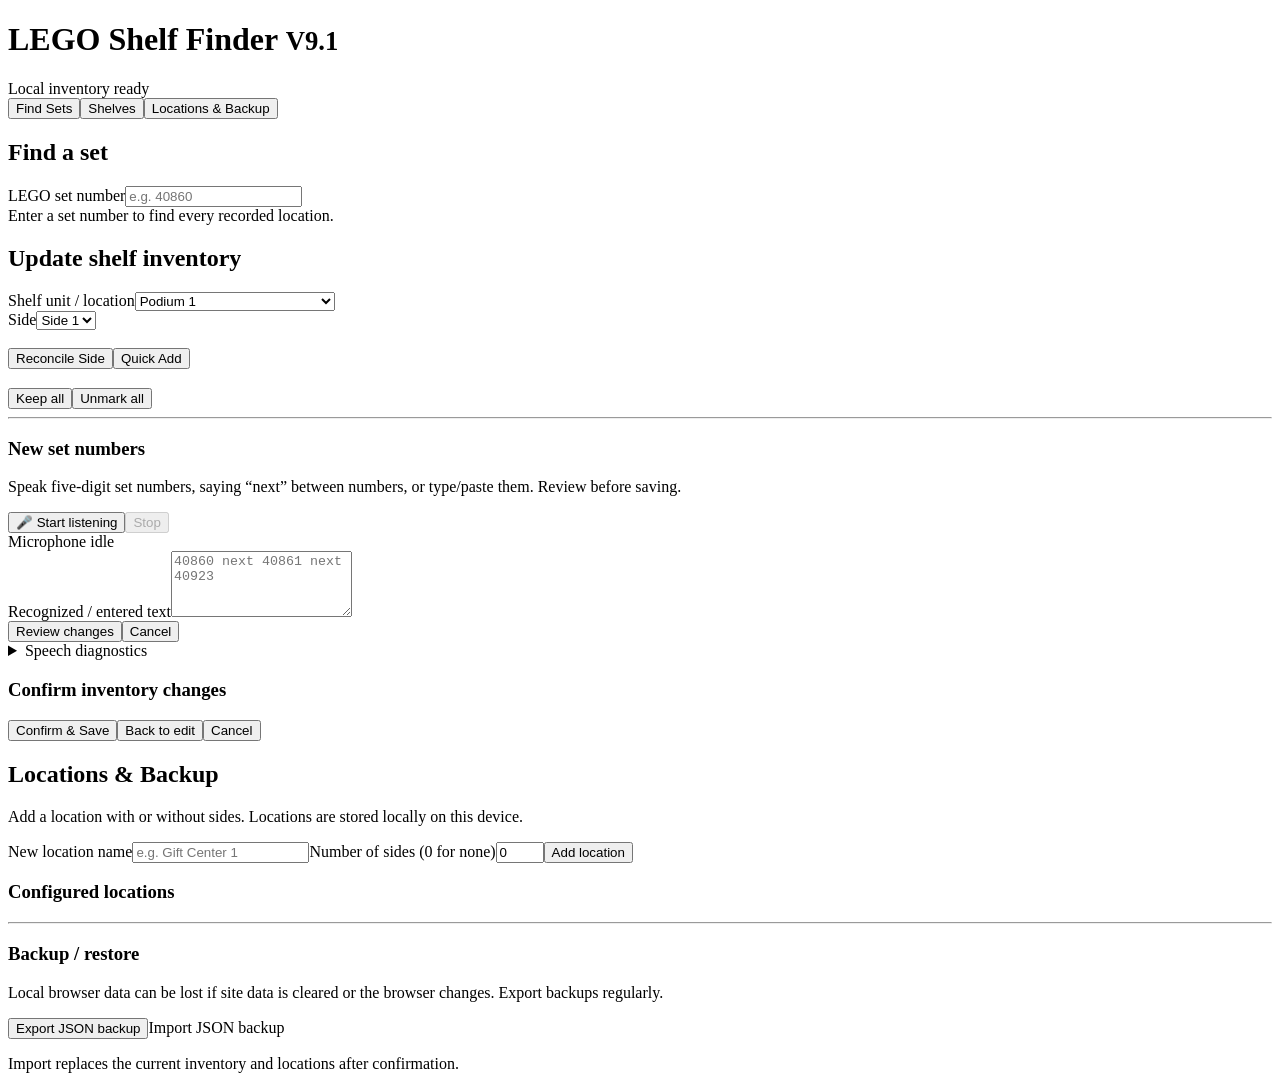
==== commit d595414a: "Update index.html" ====
--- a/index.html
+++ b/index.html
@@ -1,9 +1 @@
-<!doctype html>
-<html lang="en"><head><meta charset="utf-8"><meta name="viewport" content="width=device-width, initial-scale=1"><meta name="theme-color" content="#14263e"><title>LEGO Voice Test V8</title><style>
-:root{font-family:system-ui,-apple-system,Arial,sans-serif;color:#17243b;background:#f3f6fb}*{box-sizing:border-box}body{margin:0;padding:16px}main{max-width:760px;margin:auto}h1{font-size:1.5rem;margin:0 0 4px}.sub{color:#526177;margin:0 0 18px}.panel{background:white;border:1px solid #dce3ed;border-radius:14px;padding:16px;margin:12px 0;box-shadow:0 2px 6px #16253c0a}label{font-weight:600}select,textarea{width:100%;font:inherit;border:1px solid #aebacc;border-radius:9px;padding:10px;background:white;color:#15233a}textarea{resize:vertical;min-height:130px}button{font:inherit;font-weight:650;padding:12px 15px;border:0;border-radius:10px;background:#1559b7;color:white;cursor:pointer}button:disabled{opacity:.45}button.secondary{background:#e9eef7;color:#1a3558}button.stop{background:#b52d3b}.buttons{display:flex;gap:9px;flex-wrap:wrap;margin-top:12px}.status{display:flex;gap:12px;flex-wrap:wrap;align-items:center;font-size:.93rem}.dot{display:inline-block;width:10px;height:10px;border-radius:50%;background:#a7b2c2;margin-right:5px}.dot.on{background:#22a06b}.dot.wait{background:#e3a12b}.hint{font-size:.87rem;color:#56677c;line-height:1.45}.log{font-family:ui-monospace,monospace;font-size:.77rem;white-space:pre-wrap;overflow-wrap:anywhere;max-height:330px;overflow:auto;background:#0f1c30;color:#dce7fa;border-radius:10px;padding:12px;min-height:100px}.line{display:flex;justify-content:space-between;align-items:center;gap:10px;flex-wrap:wrap}#live{color:#69778d;font-style:italic;min-height:1.2em;margin-top:8px}#warn{color:#9e2430}small{color:#66758a}.location{display:grid;grid-template-columns:2fr 1fr 1fr;gap:8px;margin-top:10px}.location input,.setrow input{width:100%;font:inherit;border:1px solid #aebacc;border-radius:9px;padding:10px;min-width:0}.setrow{display:flex;gap:9px;align-items:center;margin:8px 0}.setrow input{max-width:180px}.flag{color:#a04b05;font-size:.86rem}.ok{color:#176b48;font-size:.86rem}.note{padding:9px;background:#fff5e5;border-radius:8px;margin:8px 0}.remove{background:#e9eef7;color:#1a3558}.setrow .remove{padding:8px 11px}@media(max-width:440px){.location{grid-template-columns:1.5fr 1fr 1fr}} </style></head><body><main>
-<h1>LEGO Voice Test <span style="color:#1559b7">V8</span></h1><p class="sub">Structured shelf recognition · one side per recording · review before saving</p>
-<div class="panel"><label for="mode">Recording mode</label><select id="mode"><option value="restart">Automatic restart (recommended test)</option><option value="single">Single session (no restart)</option></select><p class="hint">Say one location and its set numbers. Example: “Podium one side two, 40860 next 40861 next 40923.” Version 8 parses the location and numbers for review; it does not save inventory yet.</p><div class="buttons"><button id="start">▶ Start recording</button><button id="stop" class="stop" disabled>■ Stop recording</button></div><p id="warn" role="alert"></p><div class="status"><span><span id="dot" class="dot"></span><strong id="state">Idle</strong></span><span>Session: <strong id="session">0</strong></span><span>Restarts: <strong id="restarts">0</strong></span><span>Last gap: <strong id="gap">—</strong></span></div></div>
-<div class="panel"><div class="line"><label for="transcript">Recognized speech</label><button class="secondary" id="clearText">Clear text</button></div><textarea id="transcript" spellcheck="false" placeholder="Your recognized speech will appear here..."></textarea><div id="live"></div><p class="hint">The box is editable. The engine may revise interim words. A restart can miss words spoken during the gap.</p></div>
-<div class="panel"><div class="line"><strong>Parsed shelf (review)</strong><button class="secondary" id="parse">↻ Parse transcript</button></div><p class="hint">Review and correct any errors. Missing or ambiguous numbers are flagged rather than silently assigned.</p><div class="line"><label for="unitType">Display type</label><label for="unitNum">Unit #</label><label for="sideNum">Side #</label></div><div class="location"><select id="unitType"><option value="">Choose type</option><option value="Podium">Podium</option><option value="Gift Center">Gift Center</option></select><input id="unitNum" type="number" min="1" placeholder="Unit"><input id="sideNum" type="number" min="1" max="4" placeholder="Side"></div><p id="parseStatus" class="hint"></p><div id="setList"></div><div class="buttons"><button id="addSet" class="secondary">+ Add set manually</button><button id="copyReview" class="secondary">Copy reviewed list</button></div><p class="hint">This version does not save or modify shelf inventory. Copy the reviewed list if needed.</p></div>
-<div class="panel"><div class="line"><strong>Diagnostic log</strong><div class="buttons" style="margin:0"><button class="secondary" id="copyLog">Copy log</button><button class="secondary" id="clearLog">Clear log</button></div></div><p class="hint">Logs only changes, errors, session endings and restarts. No giant result arrays.</p><div id="log" class="log" aria-live="off"></div></div>
-</main><script src="speech.js?v=8"></script><script src="parser.js?v=8"></script></body></html>
+<!doctype html><html lang="en"><head><meta charset="utf-8"><meta name="viewport" content="width=device-width,initial-scale=1"><meta name="theme-color" content="#facc15"><title>LEGO Shelf Finder V9.1</title><link rel="manifest" href="manifest.json"><link rel="stylesheet" href="style.css"></head><body><header><h1>LEGO Shelf Finder <small>V9.1</small></h1><div id="status" role="status">Loading local inventory…</div></header><nav><button data-page="search" class="active">Find Sets</button><button data-page="shelves">Shelves</button><button data-page="settings">Locations & Backup</button></nav><main><section id="search" class="page"><h2>Find a set</h2><label for="searchInput">LEGO set number</label><input id="searchInput" type="search" inputmode="numeric" placeholder="e.g. 40860" autocomplete="off"><div id="searchResults" aria-live="polite" class="panel">Enter a set number to find every recorded location.</div></section><section id="shelves" class="page hidden"><h2>Update shelf inventory</h2><label for="locationSelect">Shelf unit / location</label><select id="locationSelect"></select><div id="sideWrap"><label for="sideSelect">Side</label><select id="sideSelect"></select></div><div class="panel"><h3 id="shelfHeading"></h3><p id="shelfCount" class="muted"></p><div class="actions"><button id="reconcileBtn">Reconcile Side</button><button id="quickBtn" class="secondary">Quick Add</button></div></div><div id="editPanel" class="panel hidden"><h3 id="editHeading"></h3><p id="editHelp"></p><div id="existingList"></div><div class="actions"><button id="markAll" class="secondary hidden">Keep all</button><button id="markNone" class="secondary hidden">Unmark all</button></div><hr><h3>New set numbers</h3><p class="muted">Speak five-digit set numbers, saying “next” between numbers, or type/paste them. Review before saving.</p><div class="actions"><button id="startMic">🎤 Start listening</button><button id="stopMic" class="secondary" disabled>Stop</button></div><div id="micState" class="muted" aria-live="polite">Microphone idle</div><label for="spoken">Recognized / entered text</label><textarea id="spoken" rows="4" placeholder="40860 next 40861 next 40923"></textarea><div class="actions"><button id="reviewBtn">Review changes</button><button id="cancelBtn" class="secondary">Cancel</button></div><details><summary>Speech diagnostics</summary><pre id="speechLog"></pre></details></div><div id="reviewPanel" class="panel hidden"><h3>Confirm inventory changes</h3><div id="reviewDetails"></div><div class="actions"><button id="saveBtn">Confirm & Save</button><button id="backBtn" class="secondary">Back to edit</button><button id="abortBtn" class="secondary">Cancel</button></div></div></section><section id="settings" class="page hidden"><h2>Locations & Backup</h2><p class="muted">Add a location with or without sides. Locations are stored locally on this device.</p><label for="locName">New location name</label><input id="locName" placeholder="e.g. Gift Center 1"><label for="locSides">Number of sides (0 for none)</label><input id="locSides" type="number" min="0" max="12" value="0"><button id="addLoc">Add location</button><h3>Configured locations</h3><div id="locationList"></div><hr><h3>Backup / restore</h3><p class="muted">Local browser data can be lost if site data is cleared or the browser changes. Export backups regularly.</p><div class="actions"><button id="exportBtn">Export JSON backup</button><label class="fileButton" for="importFile">Import JSON backup</label><input type="file" id="importFile" accept="application/json,.json" hidden></div><p class="muted">Import replaces the current inventory and locations after confirmation.</p></section></main><script src="db.js"></script><script src="speech.js"></script><script src="number-parser.js"></script><script src="app.js"></script></body></html>
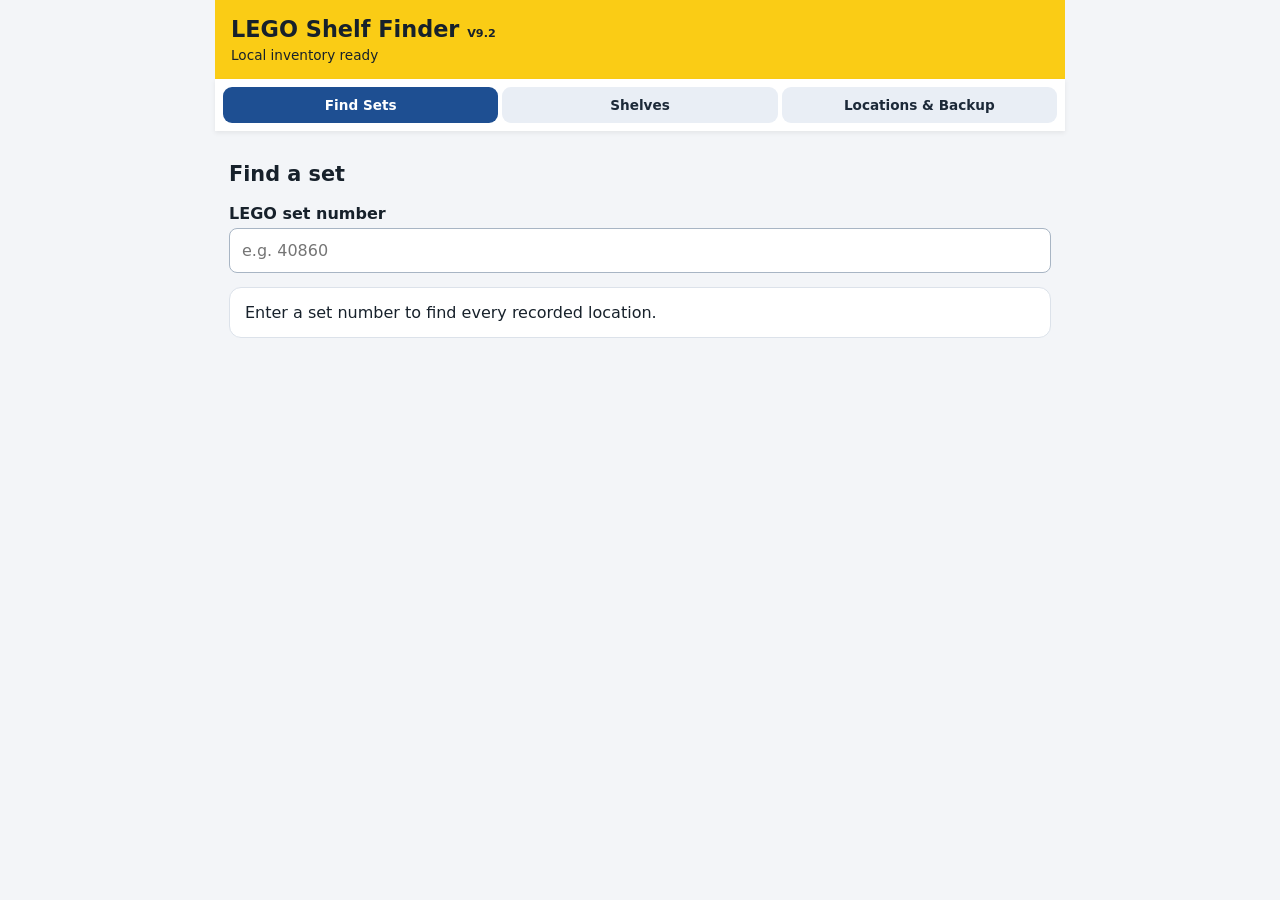
==== commit 7f56bcee: "Upgrade index.html to version 9.2 with new features Updated the title and version to V9.2, added sor" ====
--- a/index.html
+++ b/index.html
@@ -1 +1 @@
-<!doctype html><html lang="en"><head><meta charset="utf-8"><meta name="viewport" content="width=device-width,initial-scale=1"><meta name="theme-color" content="#facc15"><title>LEGO Shelf Finder V9.1</title><link rel="manifest" href="manifest.json"><link rel="stylesheet" href="style.css"></head><body><header><h1>LEGO Shelf Finder <small>V9.1</small></h1><div id="status" role="status">Loading local inventory…</div></header><nav><button data-page="search" class="active">Find Sets</button><button data-page="shelves">Shelves</button><button data-page="settings">Locations & Backup</button></nav><main><section id="search" class="page"><h2>Find a set</h2><label for="searchInput">LEGO set number</label><input id="searchInput" type="search" inputmode="numeric" placeholder="e.g. 40860" autocomplete="off"><div id="searchResults" aria-live="polite" class="panel">Enter a set number to find every recorded location.</div></section><section id="shelves" class="page hidden"><h2>Update shelf inventory</h2><label for="locationSelect">Shelf unit / location</label><select id="locationSelect"></select><div id="sideWrap"><label for="sideSelect">Side</label><select id="sideSelect"></select></div><div class="panel"><h3 id="shelfHeading"></h3><p id="shelfCount" class="muted"></p><div class="actions"><button id="reconcileBtn">Reconcile Side</button><button id="quickBtn" class="secondary">Quick Add</button></div></div><div id="editPanel" class="panel hidden"><h3 id="editHeading"></h3><p id="editHelp"></p><div id="existingList"></div><div class="actions"><button id="markAll" class="secondary hidden">Keep all</button><button id="markNone" class="secondary hidden">Unmark all</button></div><hr><h3>New set numbers</h3><p class="muted">Speak five-digit set numbers, saying “next” between numbers, or type/paste them. Review before saving.</p><div class="actions"><button id="startMic">🎤 Start listening</button><button id="stopMic" class="secondary" disabled>Stop</button></div><div id="micState" class="muted" aria-live="polite">Microphone idle</div><label for="spoken">Recognized / entered text</label><textarea id="spoken" rows="4" placeholder="40860 next 40861 next 40923"></textarea><div class="actions"><button id="reviewBtn">Review changes</button><button id="cancelBtn" class="secondary">Cancel</button></div><details><summary>Speech diagnostics</summary><pre id="speechLog"></pre></details></div><div id="reviewPanel" class="panel hidden"><h3>Confirm inventory changes</h3><div id="reviewDetails"></div><div class="actions"><button id="saveBtn">Confirm & Save</button><button id="backBtn" class="secondary">Back to edit</button><button id="abortBtn" class="secondary">Cancel</button></div></div></section><section id="settings" class="page hidden"><h2>Locations & Backup</h2><p class="muted">Add a location with or without sides. Locations are stored locally on this device.</p><label for="locName">New location name</label><input id="locName" placeholder="e.g. Gift Center 1"><label for="locSides">Number of sides (0 for none)</label><input id="locSides" type="number" min="0" max="12" value="0"><button id="addLoc">Add location</button><h3>Configured locations</h3><div id="locationList"></div><hr><h3>Backup / restore</h3><p class="muted">Local browser data can be lost if site data is cleared or the browser changes. Export backups regularly.</p><div class="actions"><button id="exportBtn">Export JSON backup</button><label class="fileButton" for="importFile">Import JSON backup</label><input type="file" id="importFile" accept="application/json,.json" hidden></div><p class="muted">Import replaces the current inventory and locations after confirmation.</p></section></main><script src="db.js"></script><script src="speech.js"></script><script src="number-parser.js"></script><script src="app.js"></script></body></html>
+<!doctype html><html lang="en"><head><meta charset="utf-8"><meta name="viewport" content="width=device-width,initial-scale=1"><meta name="theme-color" content="#facc15"><title>LEGO Shelf Finder V9.2</title><link rel="manifest" href="manifest.json"><link rel="stylesheet" href="style.css?v=9.2"></head><body><header><h1>LEGO Shelf Finder <small>V9.2</small></h1><div id="status" role="status">Loading local inventory…</div></header><nav><button data-page="search" class="active">Find Sets</button><button data-page="shelves">Shelves</button><button data-page="settings">Locations & Backup</button></nav><main><section id="search" class="page"><h2>Find a set</h2><label for="searchInput">LEGO set number</label><input id="searchInput" type="search" inputmode="numeric" placeholder="e.g. 40860" autocomplete="off"><div id="searchResults" aria-live="polite" class="panel">Enter a set number to find every recorded location.</div></section><section id="shelves" class="page hidden"><h2>Update shelf inventory</h2><label for="locationSelect">Shelf unit / location</label><select id="locationSelect"></select><div id="sideWrap"><label for="sideSelect">Side</label><select id="sideSelect"></select></div><div class="panel"><h3 id="shelfHeading"></h3><p id="shelfCount" class="muted"></p><label for="sortOrder">Set number order</label><select id="sortOrder"><option value="asc">Ascending (smallest first)</option><option value="desc">Descending (largest first)</option></select><div id="shelfInventory" aria-label="Recorded set numbers"></div><div class="actions"><button id="reconcileBtn">Reconcile Side</button><button id="quickBtn" class="secondary">Quick Add</button></div></div><div id="editPanel" class="panel hidden"><h3 id="editHeading"></h3><p id="editHelp"></p><div id="existingList"></div><div class="actions"><button id="markAll" class="secondary hidden">Keep all</button><button id="markNone" class="secondary hidden">Unmark all</button></div><hr><h3>New set numbers</h3><p class="muted">Speak five-digit set numbers, saying “next” between numbers, or type/paste them. Review before saving.</p><div class="actions"><button id="startMic">🎤 Start listening</button><button id="stopMic" class="secondary" disabled>Stop</button></div><div id="micState" class="muted" aria-live="polite">Microphone idle</div><label for="spoken">Recognized / entered text</label><textarea id="spoken" rows="4" placeholder="40860 next 40861 next 40923"></textarea><div class="actions"><button id="reviewBtn">Review changes</button><button id="cancelBtn" class="secondary">Cancel</button></div><details><summary>Speech diagnostics</summary><pre id="speechLog"></pre></details></div><div id="reviewPanel" class="panel hidden"><h3>Confirm inventory changes</h3><div id="reviewDetails"></div><div class="actions"><button id="saveBtn">Confirm & Save</button><button id="backBtn" class="secondary">Back to edit</button><button id="abortBtn" class="secondary">Cancel</button></div></div></section><section id="settings" class="page hidden"><h2>Locations & Backup</h2><p class="muted">Add a location with or without sides. Locations are stored locally on this device.</p><label for="locName">New location name</label><input id="locName" placeholder="e.g. Gift Center 1"><label for="locSides">Number of sides (0 for none)</label><input id="locSides" type="number" min="0" max="12" value="0"><button id="addLoc">Add location</button><h3>Configured locations</h3><div id="locationList"></div><hr><h3>Backup / restore</h3><p class="muted">Local browser data can be lost if site data is cleared or the browser changes. Export backups regularly.</p><div class="actions"><button id="exportBtn">Export JSON backup</button><label class="fileButton" for="importFile">Import JSON backup</label><input type="file" id="importFile" accept="application/json,.json" hidden></div><p class="muted">Select a backup to preview its full filename, date and contents before confirming. Import replaces current inventory and locations only after you confirm.</p><div id="importPreview" class="panel hidden"><h3>Review selected backup</h3><pre id="importPreviewText"></pre><div class="actions"><button id="confirmImportBtn">Confirm import</button><button id="cancelImportBtn" class="secondary">Cancel</button></div></div></section></main><script src="db.js?v=9.2"></script><script src="speech.js?v=9.2"></script><script src="app.js?v=9.2"></script></body></html>
--- a/style.css
+++ b/style.css
@@ -0,0 +1 @@
+:root{font-family:system-ui,-apple-system,sans-serif;color:#17212b;background:#f3f5f8}*{box-sizing:border-box}body{margin:0;max-width:850px;margin-inline:auto}header{background:#facc15;padding:16px}h1{font-size:1.4rem;margin:0}h1 small{font-size:.7rem}#status{font-size:.85rem;margin-top:5px}nav{display:flex;background:white;gap:4px;padding:8px;position:sticky;top:0;z-index:1;box-shadow:0 2px 5px #0001}nav button{flex:1;font-size:.85rem;padding:10px 4px;background:#e9eef5;color:#1c2938}nav button.active{background:#1e4f92;color:white}main{padding:14px}h2{font-size:1.3rem}h3{font-size:1.05rem;margin:5px 0 12px}.hidden{display:none!important}.panel{background:white;border:1px solid #dce2ea;border-radius:12px;padding:15px;margin:14px 0;overflow-wrap:anywhere}label{display:block;font-weight:650;margin:14px 0 5px}input:not([type=file]):not([type=checkbox]),select,textarea{width:100%;font:inherit;padding:12px;border:1px solid #a8b5c4;border-radius:8px;background:white;color:#152238}button,.fileButton{font:inherit;cursor:pointer;background:#195aa7;color:white;border:0;border-radius:9px;padding:11px 14px;font-weight:650;display:inline-block}button.secondary{background:#e9eef5;color:#1c2938}button:disabled{opacity:.5;cursor:default}.actions{display:flex;gap:8px;flex-wrap:wrap;margin:12px 0}.muted{color:#526273;font-size:.9rem}.item{display:flex;align-items:center;gap:12px;border-bottom:1px solid #e7ebf1;padding:12px 2px}.item input{width:23px;height:23px}.item label{margin:0;flex:1;font-size:1.05rem}.keep{color:#146c43;font-weight:650}.pill{display:inline-block;background:#e9eef5;padding:6px 9px;border-radius:8px;margin:3px}.added{color:#11683b}.removed{color:#b42318}pre{white-space:pre-wrap;overflow-wrap:anywhere;font-size:.75rem;max-height:180px;overflow:auto}hr{border:0;border-top:1px solid #e1e5ec;margin:18px 0}.result{padding:12px 0;border-bottom:1px solid #e1e5ec}.result:last-child{border:0}#locationList .item{justify-content:space-between}
